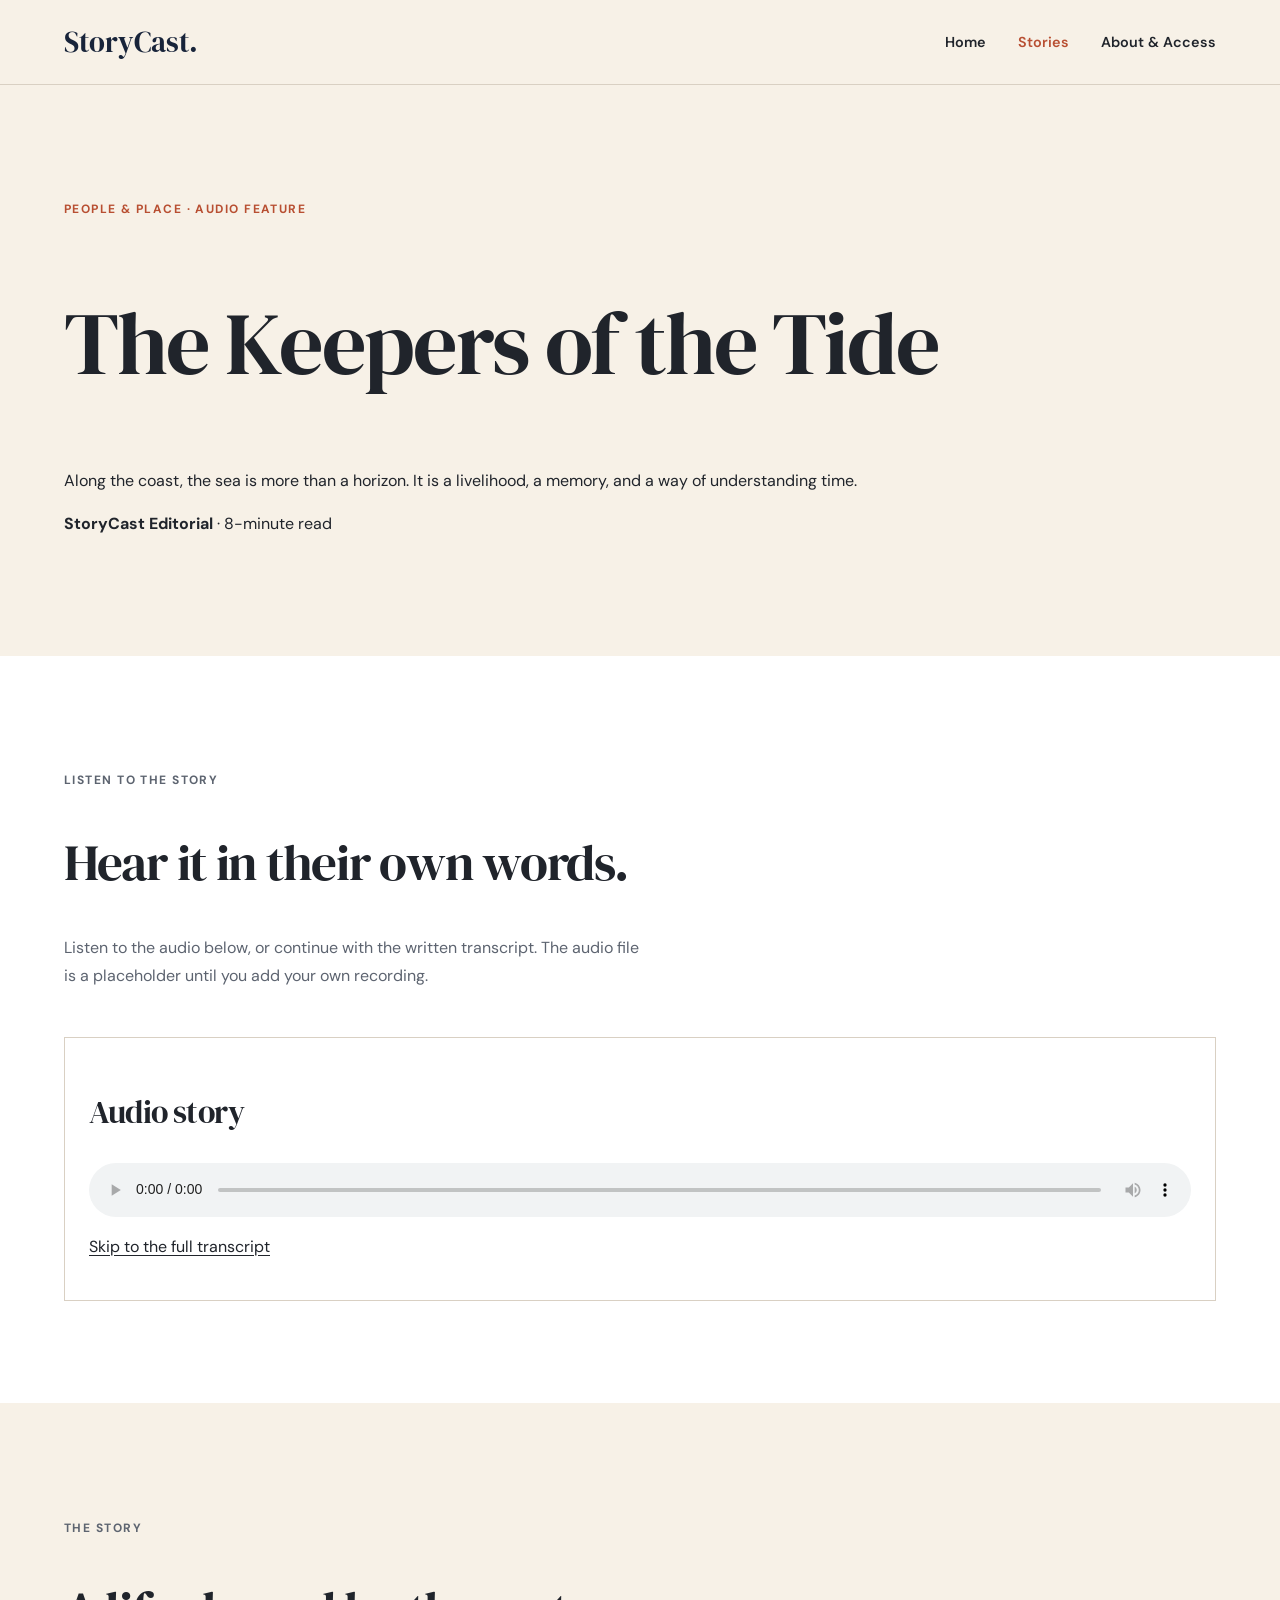
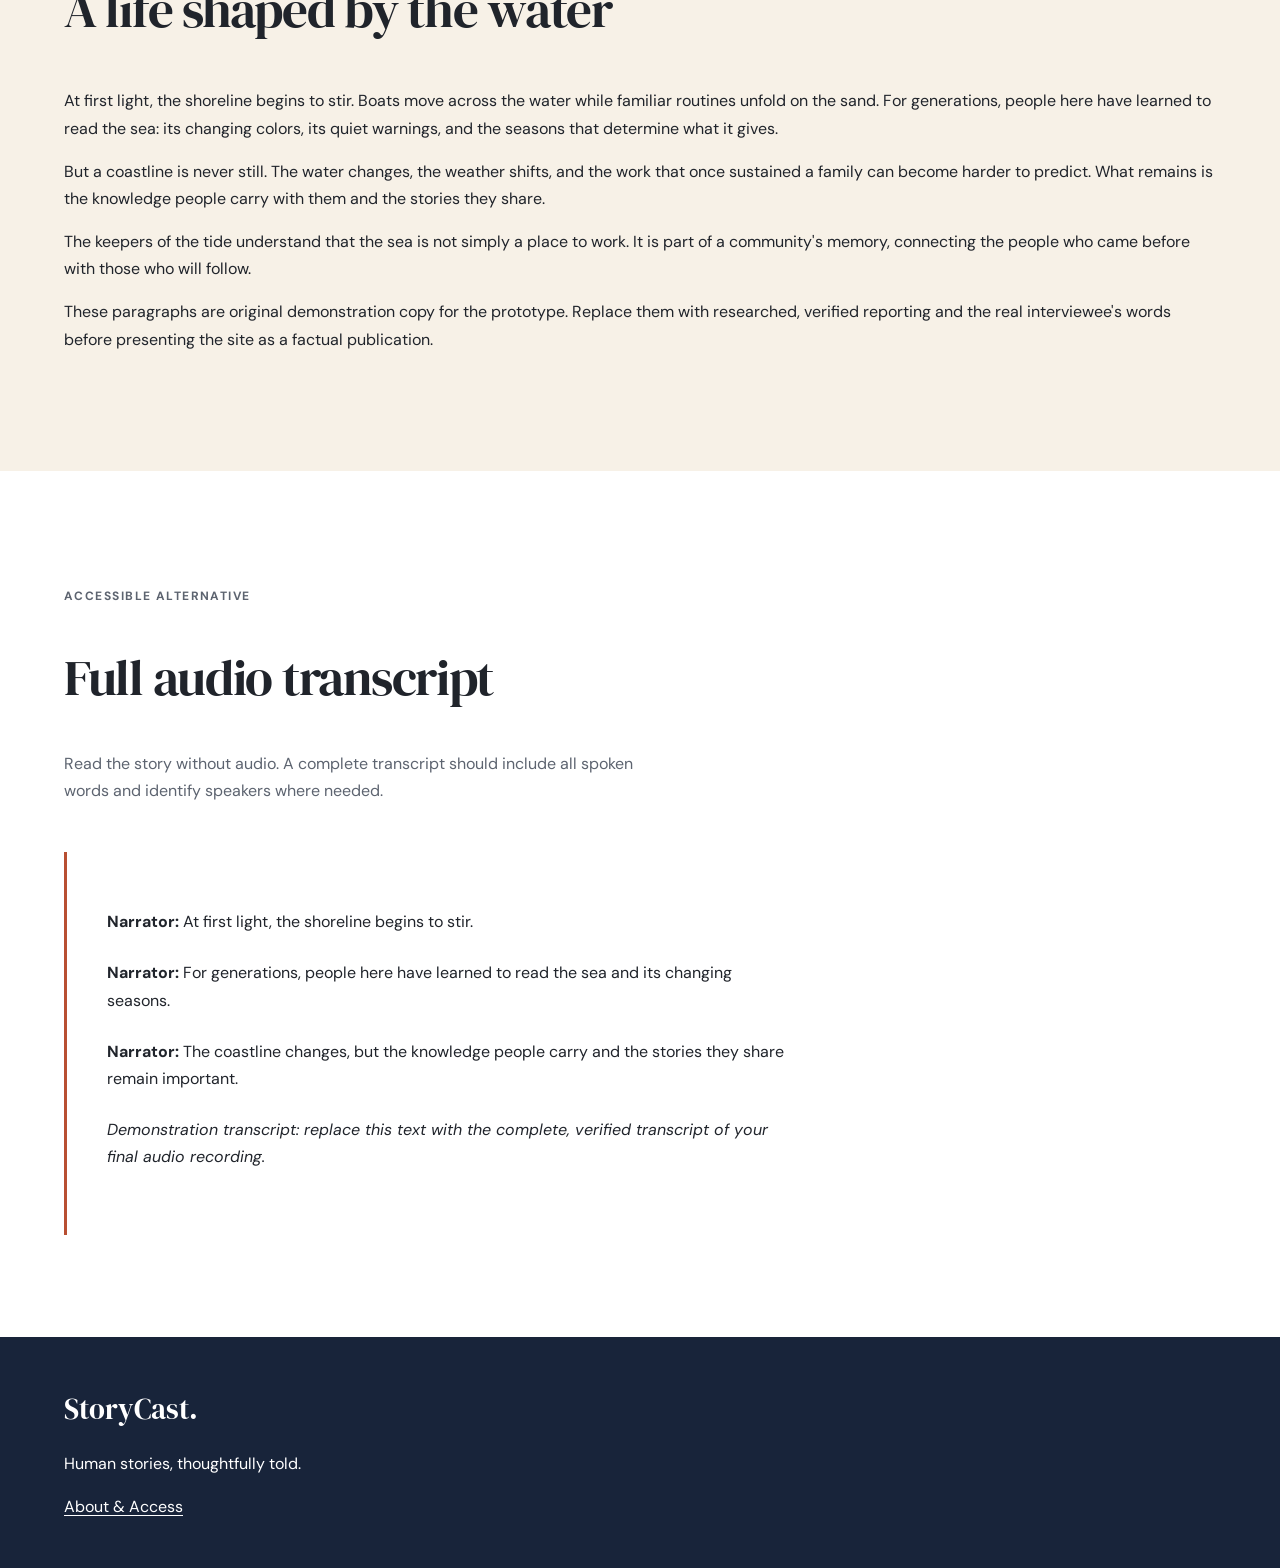
==== index.html @ 9af57c0c "Add About and Stories pages with accessibility features and audio transcripts" ====
<!DOCTYPE html>
<html lang="en">
<head>
  <meta charset="UTF-8">
  <meta name="viewport" content="width=device-width, initial-scale=1">
  <meta name="description" content="Discover The Keepers of the Tide, a StoryCast feature about coastal life, memory, and changing shorelines.">
  <title>The Keepers of the Tide — StoryCast</title>
  <link rel="stylesheet" href="../css/main.css">
</head>
<body>
  <a class="skip-link" href="#main">Skip to main content</a>

  <header class="site-header">
    <nav class="nav container" aria-label="Main navigation">
      <a class="logo" href="../index.html">StoryCast<span aria-hidden="true">.</span></a>
      <div class="nav-links">
        <a href="../index.html">Home</a>
        <a href="index.html" aria-current="page">Stories</a>
        <a href="../about.html">About &amp; Access</a>
      </div>
    </nav>
  </header>

  <main id="main">
    <article>
      <header class="section">
        <div class="container">
          <p class="eyebrow">People &amp; place · Audio feature</p>
          <h1>The Keepers of the Tide</h1>
          <p>
            Along the coast, the sea is more than a horizon.
            It is a livelihood, a memory, and a way of understanding time.
          </p>
          <p><strong>StoryCast Editorial</strong> · 8-minute read</p>
        </div>
      </header>

      <section class="section section--white" aria-labelledby="listen-heading">
        <div class="container">
          <div class="section-heading">
            <p class="eyebrow">Listen to the story</p>
            <h2 id="listen-heading">Hear it in their own words.</h2>
            <p>
              Listen to the audio below, or continue with the written
              transcript. The audio file is a placeholder until you add
              your own recording.
            </p>
          </div>

          <div class="card">
            <div class="card__content">
              <h3>Audio story</h3>
              <audio controls preload="metadata">
                <source src="../assets/audio/keepers-of-the-tide.mp3" type="audio/mpeg">
                Your browser does not support the audio player.
                You can read the transcript below instead.
              </audio>
              <p>
                <a href="#transcript">Skip to the full transcript</a>
              </p>
            </div>
          </div>
        </div>
      </section>

      <section class="section" aria-labelledby="story-heading">
        <div class="container">
          <div class="section-heading">
            <p class="eyebrow">The story</p>
            <h2 id="story-heading">A life shaped by the water</h2>
          </div>

          <p>
            At first light, the shoreline begins to stir. Boats move
            across the water while familiar routines unfold on the sand.
            For generations, people here have learned to read the sea:
            its changing colors, its quiet warnings, and the seasons
            that determine what it gives.
          </p>

          <p>
            But a coastline is never still. The water changes, the
            weather shifts, and the work that once sustained a family
            can become harder to predict. What remains is the knowledge
            people carry with them and the stories they share.
          </p>

          <p>
            The keepers of the tide understand that the sea is not
            simply a place to work. It is part of a community's memory,
            connecting the people who came before with those who will
            follow.
          </p>

          <p>
            These paragraphs are original demonstration copy for the
            prototype. Replace them with researched, verified reporting
            and the real interviewee's words before presenting the site
            as a factual publication.
          </p>
        </div>
      </section>

      <section class="section section--white" id="transcript" aria-labelledby="transcript-heading">
        <div class="container">
          <div class="section-heading">
            <p class="eyebrow">Accessible alternative</p>
            <h2 id="transcript-heading">Full audio transcript</h2>
            <p>
              Read the story without audio. A complete transcript should
              include all spoken words and identify speakers where needed.
            </p>
          </div>

          <div class="transcript">
            <p><strong>Narrator:</strong> At first light, the shoreline begins to stir.</p>
            <p><strong>Narrator:</strong> For generations, people here have learned to read the sea and its changing seasons.</p>
            <p><strong>Narrator:</strong> The coastline changes, but the knowledge people carry and the stories they share remain important.</p>
            <p>
              <em>
                Demonstration transcript: replace this text with the
                complete, verified transcript of your final audio recording.
              </em>
            </p>
          </div>
        </div>
      </section>
    </article>
  </main>

  <footer class="site-footer">
    <div class="container">
      <a class="logo" href="../index.html">StoryCast.</a>
      <p>Human stories, thoughtfully told.</p>
      <a href="../about.html">About &amp; Access</a>
    </div>
  </footer>
</body>
</html>
---- css/main.css ----
@import url("https://fonts.googleapis.com/css2?family=DM+Sans:wght@400;500;600;700&family=DM+Serif+Display&display=swap");
html {
  font-size: 16px;
}

body {
  font-family: "DM Sans", Arial, sans-serif;
  font-size: 1rem;
  line-height: 1.7;
}

h1,
h2,
h3,
h4 {
  font-family: "DM Serif Display", Georgia, serif;
  font-weight: 400;
  line-height: 1.15;
  letter-spacing: -0.025em;
}

h1 {
  font-size: clamp(2.8rem, 7vw, 5.5rem);
}

h2 {
  font-size: clamp(2rem, 4vw, 3.5rem);
}

h3 {
  font-size: clamp(1.4rem, 2.5vw, 2rem);
}

p {
  margin-bottom: 1rem;
}

a {
  text-underline-offset: 0.2em;
}

*,
*::before,
*::after {
  box-sizing: border-box;
}

html {
  scroll-behavior: smooth;
  scroll-padding-top: 6rem;
}

body {
  margin: 0;
  background: #f7f1e7;
  color: #20242b;
}

img,
video {
  display: block;
  max-width: 100%;
}

button,
input,
textarea,
select {
  font: inherit;
}

button,
a {
  -webkit-tap-highlight-color: transparent;
}

a {
  color: inherit;
}

button {
  cursor: pointer;
}

::selection {
  background: #b84f32;
  color: #ffffff;
}

.container {
  width: min(100% - 2 * clamp(1.25rem, 5vw, 4rem), 1200px);
  margin-inline: auto;
}

.section {
  padding-block: clamp(3.5rem, 8vw, 7rem);
}

.section--cream {
  background: #f7f1e7;
}

.section--white {
  background: #ffffff;
}

.section--navy {
  background: #18243a;
  color: #ffffff;
}

.section-heading {
  max-width: 720px;
  margin-bottom: 3rem;
}

.section-heading p {
  max-width: 580px;
  color: #5d6470;
}

.grid {
  display: grid;
  gap: 1.5rem;
}

.grid--two {
  grid-template-columns: repeat(2, minmax(0, 1fr));
}

.grid--three {
  grid-template-columns: repeat(3, minmax(0, 1fr));
}

@media (max-width: 760px) {
  .grid--two,
  .grid--three {
    grid-template-columns: 1fr;
  }
}
.site-header {
  position: relative;
  z-index: 10;
  background: #f7f1e7;
  border-bottom: 1px solid #d9d0c3;
}

.nav {
  display: flex;
  align-items: center;
  justify-content: space-between;
  gap: 2rem;
  min-height: 84px;
}

.logo {
  color: #18243a;
  font-family: "DM Serif Display", Georgia, serif;
  font-size: 1.8rem;
  text-decoration: none;
}

.nav-links {
  display: flex;
  align-items: center;
  gap: 2rem;
}

.nav-links a {
  font-size: 0.9rem;
  font-weight: 600;
  text-decoration: none;
}

.nav-links a:hover,
.nav-links a[aria-current=page] {
  color: #b84f32;
}

.button {
  display: inline-flex;
  align-items: center;
  justify-content: center;
  min-height: 48px;
  padding: 0.75rem 1.25rem;
  border: 2px solid transparent;
  border-radius: 3px;
  background: #b84f32;
  color: #ffffff;
  font-weight: 700;
  text-decoration: none;
  transition: background 160ms ease;
}

.button:hover {
  background: #18243a;
}

.button--outline {
  border-color: #18243a;
  background: transparent;
  color: #18243a;
}

.button--outline:hover {
  background: #18243a;
  color: #ffffff;
}

.card {
  overflow: hidden;
  border: 1px solid #d9d0c3;
  background: #ffffff;
}

.card__content {
  padding: 1.5rem;
}

.card__image {
  width: 100%;
  aspect-ratio: 4/3;
  object-fit: cover;
  background: #eee5d8;
}

.eyebrow {
  color: #b84f32;
  font-size: 0.75rem;
  font-weight: 700;
  letter-spacing: 0.12em;
  text-transform: uppercase;
}

.site-footer {
  padding-block: 3rem;
  background: #18243a;
  color: #ffffff;
}

.site-footer a {
  color: #ffffff;
}

@media (max-width: 640px) {
  .nav {
    align-items: flex-start;
    flex-direction: column;
    justify-content: center;
    gap: 0.75rem;
    padding-block: 1rem;
  }
  .nav-links {
    flex-wrap: wrap;
    gap: 1rem 1.25rem;
  }
}
audio {
  display: block;
  width: 100%;
  margin-block: 1rem;
}

.transcript {
  max-width: 760px;
  padding: clamp(1.25rem, 4vw, 2.5rem);
  border-left: 3px solid #b84f32;
  background: #ffffff;
}

.transcript p {
  margin-bottom: 1.5rem;
}

.skip-link {
  position: absolute;
  top: 0.5rem;
  left: 0.5rem;
  z-index: 100;
  padding: 0.75rem 1rem;
  transform: translateY(-200%);
  background: #ffffff;
  color: #18243a;
  border: 2px solid #18243a;
  font-weight: 700;
}

.skip-link:focus {
  transform: translateY(0);
}

:focus-visible {
  outline: 3px solid #b84f32;
  outline-offset: 4px;
}

.visually-hidden {
  position: absolute;
  width: 1px;
  height: 1px;
  padding: 0;
  margin: -1px;
  overflow: hidden;
  clip: rect(0, 0, 0, 0);
  white-space: nowrap;
  border: 0;
}

@media (prefers-reduced-motion: reduce) {
  *,
  *::before,
  *::after {
    scroll-behavior: auto !important;
    animation-duration: 0.01ms !important;
    animation-iteration-count: 1 !important;
    transition-duration: 0.01ms !important;
  }
}

/*# sourceMappingURL=main.css.map */
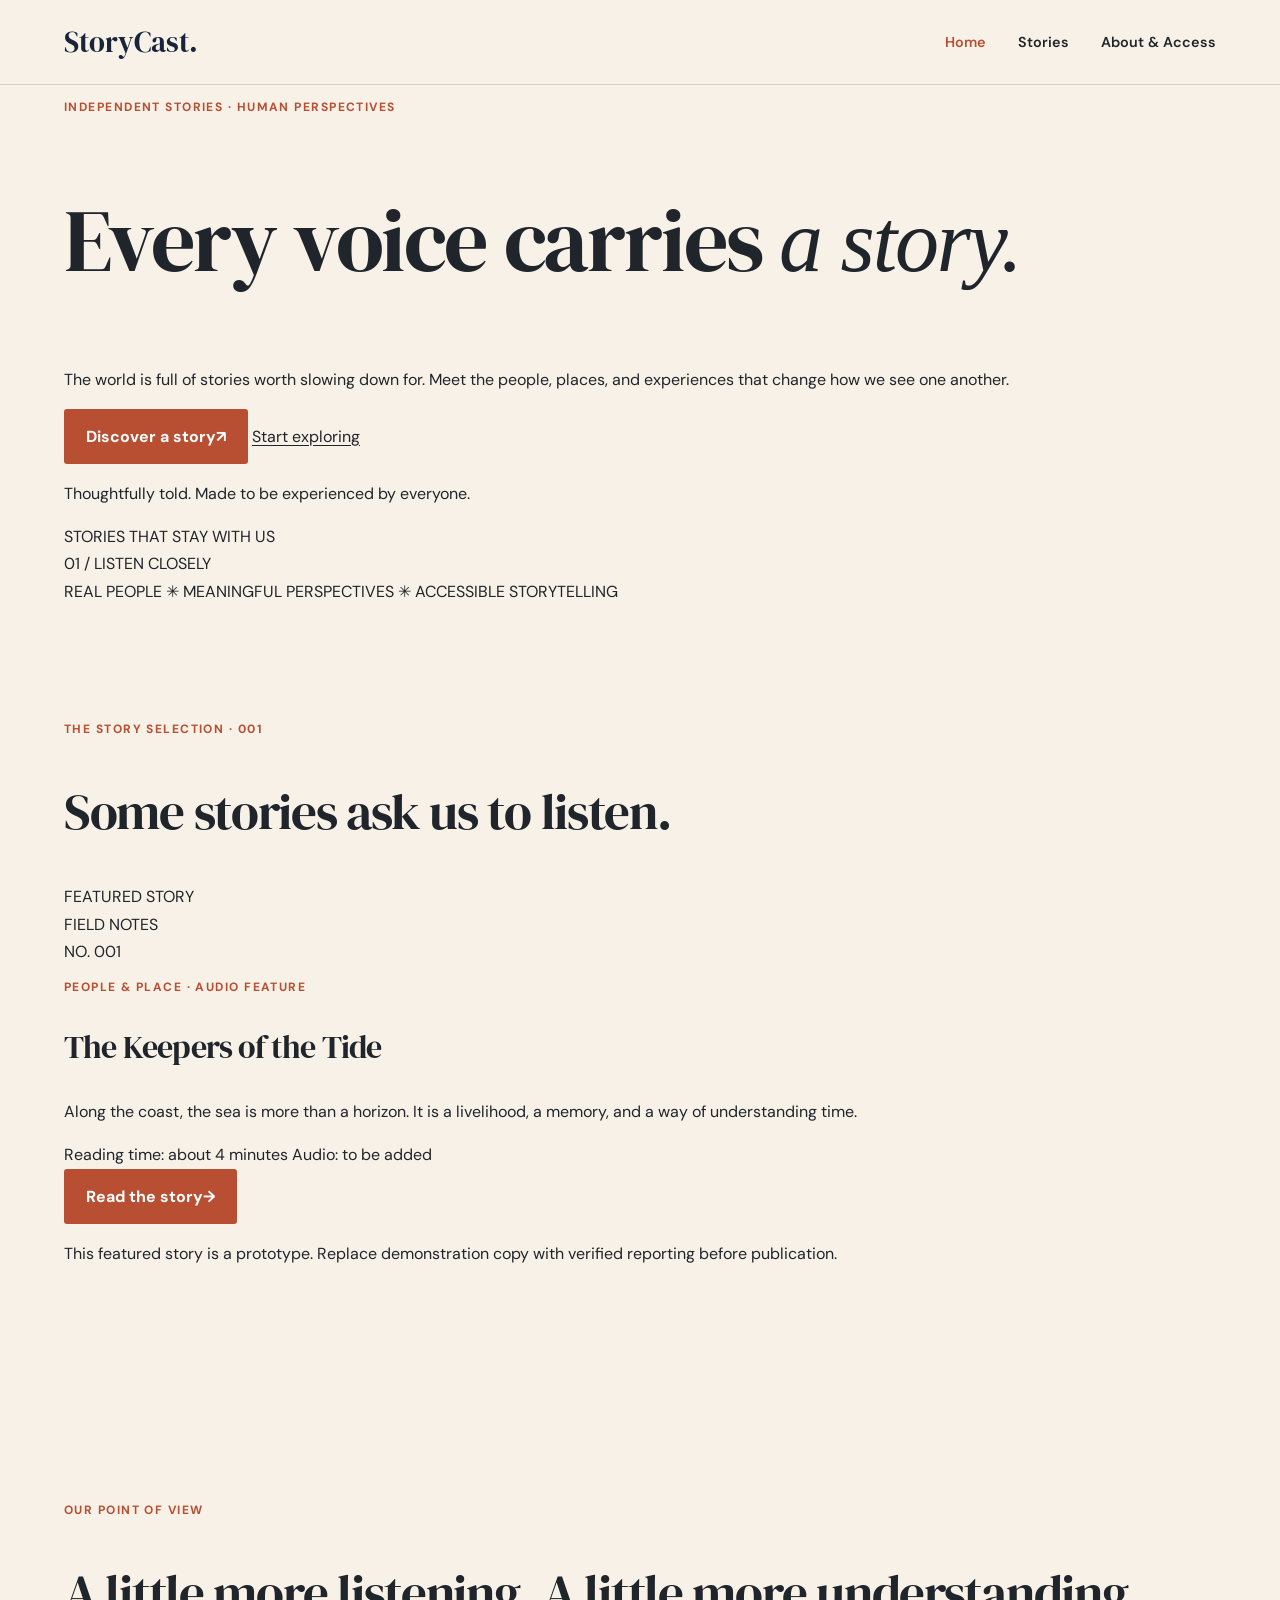
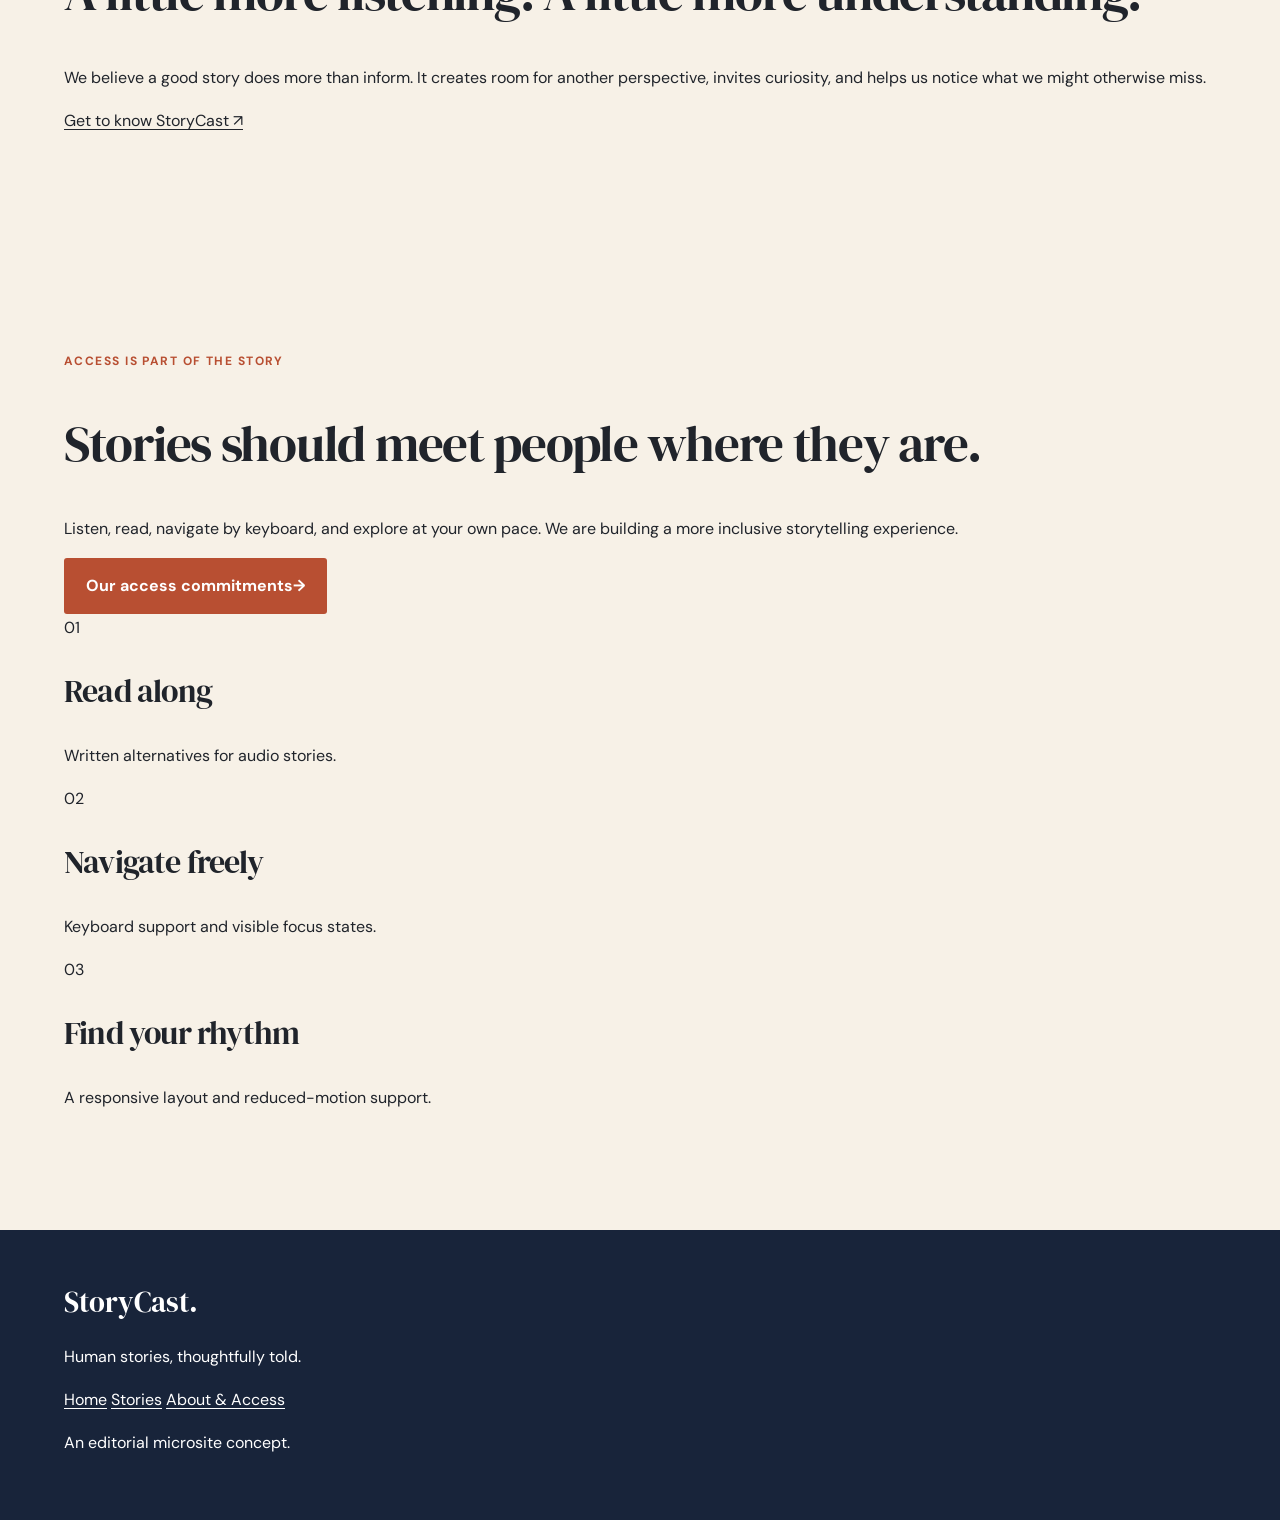
==== commit 16c2f97e: "Add layout styles for About page and feature cards with responsive typography" ====
--- a/index.html
+++ b/index.html
@@ -4,136 +4,170 @@
 <head>
   <meta charset="UTF-8">
   <meta name="viewport" content="width=device-width, initial-scale=1">
-  <meta name="description" content="Discover The Keepers of the Tide, a StoryCast feature about coastal life, memory, and changing shorelines.">
-  <title>The Keepers of the Tide — StoryCast</title>
-  <link rel="stylesheet" href="../css/main.css">
+  <meta name="description" content="Discover thoughtful human stories through StoryCast's editorial audio and accessible storytelling.">
+  <title>StoryCast — Every voice carries a story</title>
+  <link rel="stylesheet" href="css/main.css">
 </head>
 <body>
   <a class="skip-link" href="#main">Skip to main content</a>
 
   <header class="site-header">
     <nav class="nav container" aria-label="Main navigation">
-      <a class="logo" href="../index.html">StoryCast<span aria-hidden="true">.</span></a>
+      <a class="logo" href="index.html">StoryCast<span aria-hidden="true">.</span></a>
       <div class="nav-links">
-        <a href="../index.html">Home</a>
-        <a href="index.html" aria-current="page">Stories</a>
-        <a href="../about.html">About &amp; Access</a>
+        <a href="index.html" aria-current="page">Home</a>
+        <a href="story/index.html">Stories</a>
+        <a href="about.html">About &amp; Access</a>
       </div>
     </nav>
   </header>
 
   <main id="main">
-    <article>
-      <header class="section">
-        <div class="container">
-          <p class="eyebrow">People &amp; place · Audio feature</p>
-          <h1>The Keepers of the Tide</h1>
-          <p>
-            Along the coast, the sea is more than a horizon.
-            It is a livelihood, a memory, and a way of understanding time.
+    <section class="hero">
+      <div class="container hero__inner">
+        <div class="hero__copy">
+          <p class="eyebrow">Independent stories · Human perspectives</p>
+          <h1>Every voice carries <em>a story.</em></h1>
+          <p class="hero__description">
+            The world is full of stories worth slowing down for.
+            Meet the people, places, and experiences that change
+            how we see one another.
           </p>
-          <p><strong>StoryCast Editorial</strong> · 8-minute read</p>
+          <div class="hero__actions">
+            <a class="button" href="story/index.html">Discover a story <span aria-hidden="true">↗</span></a>
+            <a class="text-link" href="#featured">Start exploring</a>
+          </div>
+          <p class="hero__note">Thoughtfully told. Made to be experienced by everyone.</p>
         </div>
-      </header>
 
-      <section class="section section--white" aria-labelledby="listen-heading">
-        <div class="container">
-          <div class="section-heading">
-            <p class="eyebrow">Listen to the story</p>
-            <h2 id="listen-heading">Hear it in their own words.</h2>
-            <p>
-              Listen to the audio below, or continue with the written
-              transcript. The audio file is a placeholder until you add
-              your own recording.
-            </p>
+        <div class="hero-art" role="img" aria-label="Abstract illustration of a setting sun over layered coastal waves">
+          <div class="hero-art__sun"></div>
+          <div class="hero-art__label">STORIES THAT STAY WITH US</div>
+          <div class="hero-art__wave hero-art__wave--back"></div>
+          <div class="hero-art__wave hero-art__wave--middle"></div>
+          <div class="hero-art__wave hero-art__wave--front"></div>
+          <span class="hero-art__index">01 / LISTEN CLOSELY</span>
+        </div>
+      </div>
+      <div class="hero__bottom">
+        <div class="container hero__bottom-inner">
+          <span>REAL PEOPLE</span>
+          <span aria-hidden="true">✳</span>
+          <span>MEANINGFUL PERSPECTIVES</span>
+          <span aria-hidden="true">✳</span>
+          <span>ACCESSIBLE STORYTELLING</span>
+        </div>
+      </div>
+    </section>
+
+    <section class="section featured-section" id="featured" aria-labelledby="featured-heading">
+      <div class="container">
+        <div class="section-topline">
+          <div>
+            <p class="eyebrow">The story selection · 001</p>
+            <h2 id="featured-heading">Some stories ask us to listen.</h2>
+          </div>
+          <span class="section-index">FEATURED STORY</span>
+        </div>
+
+        <article class="featured-card">
+          <div class="featured-card__art" role="img" aria-label="Abstract illustration of a coastal horizon at sunset">
+            <span class="featured-card__art-label">FIELD NOTES<br>NO. 001</span>
+            <div class="featured-card__sun"></div>
+            <div class="featured-card__coast"></div>
+            <div class="featured-card__water"></div>
           </div>
 
-          <div class="card">
-            <div class="card__content">
-              <h3>Audio story</h3>
-              <audio controls preload="metadata">
-                <source src="../assets/audio/keepers-of-the-tide.mp3" type="audio/mpeg">
-                Your browser does not support the audio player.
-                You can read the transcript below instead.
-              </audio>
-              <p>
-                <a href="#transcript">Skip to the full transcript</a>
-              </p>
+          <div class="featured-card__content">
+            <p class="eyebrow">People &amp; place · Audio feature</p>
+            <h3>The Keepers of the Tide</h3>
+            <p class="featured-card__summary">
+              Along the coast, the sea is more than a horizon.
+              It is a livelihood, a memory, and a way of understanding time.
+            </p>
+            <div class="story-meta">
+              <span>Reading time: about 4 minutes</span>
+              <span>Audio: to be added</span>
+            </div>
+            <a class="button" href="story/index.html">Read the story <span aria-hidden="true">→</span></a>
+          </div>
+        </article>
+
+        <p class="prototype-note">
+          This featured story is a prototype. Replace demonstration copy
+          with verified reporting before publication.
+        </p>
+      </div>
+    </section>
+
+    <section class="section values-section" aria-labelledby="values-heading">
+      <div class="container values-layout">
+        <div>
+          <p class="eyebrow">Our point of view</p>
+          <h2 id="values-heading">A little more listening. A little more understanding.</h2>
+        </div>
+        <div class="values-copy">
+          <p>
+            We believe a good story does more than inform. It creates
+            room for another perspective, invites curiosity, and helps
+            us notice what we might otherwise miss.
+          </p>
+          <a class="text-link" href="about.html">Get to know StoryCast <span aria-hidden="true">↗</span></a>
+        </div>
+      </div>
+    </section>
+
+    <section class="section access-section" aria-labelledby="access-heading">
+      <div class="container access-panel">
+        <div class="access-panel__intro">
+          <p class="eyebrow">Access is part of the story</p>
+          <h2 id="access-heading">Stories should meet people where they are.</h2>
+          <p>
+            Listen, read, navigate by keyboard, and explore at your own pace.
+            We are building a more inclusive storytelling experience.
+          </p>
+          <a class="button button--light" href="about.html">Our access commitments <span aria-hidden="true">→</span></a>
+        </div>
+
+        <div class="access-list">
+          <div class="access-item">
+            <span class="access-item__number">01</span>
+            <div>
+              <h3>Read along</h3>
+              <p>Written alternatives for audio stories.</p>
+            </div>
+          </div>
+          <div class="access-item">
+            <span class="access-item__number">02</span>
+            <div>
+              <h3>Navigate freely</h3>
+              <p>Keyboard support and visible focus states.</p>
+            </div>
+          </div>
+          <div class="access-item">
+            <span class="access-item__number">03</span>
+            <div>
+              <h3>Find your rhythm</h3>
+              <p>A responsive layout and reduced-motion support.</p>
             </div>
           </div>
         </div>
-      </section>
-
-      <section class="section" aria-labelledby="story-heading">
-        <div class="container">
-          <div class="section-heading">
-            <p class="eyebrow">The story</p>
-            <h2 id="story-heading">A life shaped by the water</h2>
-          </div>
-
-          <p>
-            At first light, the shoreline begins to stir. Boats move
-            across the water while familiar routines unfold on the sand.
-            For generations, people here have learned to read the sea:
-            its changing colors, its quiet warnings, and the seasons
-            that determine what it gives.
-          </p>
-
-          <p>
-            But a coastline is never still. The water changes, the
-            weather shifts, and the work that once sustained a family
-            can become harder to predict. What remains is the knowledge
-            people carry with them and the stories they share.
-          </p>
-
-          <p>
-            The keepers of the tide understand that the sea is not
-            simply a place to work. It is part of a community's memory,
-            connecting the people who came before with those who will
-            follow.
-          </p>
-
-          <p>
-            These paragraphs are original demonstration copy for the
-            prototype. Replace them with researched, verified reporting
-            and the real interviewee's words before presenting the site
-            as a factual publication.
-          </p>
-        </div>
-      </section>
-
-      <section class="section section--white" id="transcript" aria-labelledby="transcript-heading">
-        <div class="container">
-          <div class="section-heading">
-            <p class="eyebrow">Accessible alternative</p>
-            <h2 id="transcript-heading">Full audio transcript</h2>
-            <p>
-              Read the story without audio. A complete transcript should
-              include all spoken words and identify speakers where needed.
-            </p>
-          </div>
-
-          <div class="transcript">
-            <p><strong>Narrator:</strong> At first light, the shoreline begins to stir.</p>
-            <p><strong>Narrator:</strong> For generations, people here have learned to read the sea and its changing seasons.</p>
-            <p><strong>Narrator:</strong> The coastline changes, but the knowledge people carry and the stories they share remain important.</p>
-            <p>
-              <em>
-                Demonstration transcript: replace this text with the
-                complete, verified transcript of your final audio recording.
-              </em>
-            </p>
-          </div>
-        </div>
-      </section>
-    </article>
+      </div>
+    </section>
   </main>
 
   <footer class="site-footer">
-    <div class="container">
-      <a class="logo" href="../index.html">StoryCast.</a>
-      <p>Human stories, thoughtfully told.</p>
-      <a href="../about.html">About &amp; Access</a>
+    <div class="container footer-inner">
+      <div>
+        <a class="logo" href="index.html">StoryCast<span aria-hidden="true">.</span></a>
+        <p>Human stories, thoughtfully told.</p>
+      </div>
+      <div class="footer-links">
+        <a href="index.html">Home</a>
+        <a href="story/index.html">Stories</a>
+        <a href="about.html">About &amp; Access</a>
+      </div>
+      <p class="footer-credit">An editorial microsite concept.</p>
     </div>
   </footer>
 </body>
--- a/css/main.css
+++ b/css/main.css
@@ -272,6 +272,42 @@
   margin-bottom: 1.5rem;
 }
 
+.page-intro {
+  max-width: 720px;
+  font-size: clamp(1.1rem, 2vw, 1.35rem);
+  line-height: 1.8;
+}
+
+.about-copy {
+  max-width: 760px;
+  font-size: 1.1rem;
+}
+
+.section--navy .eyebrow {
+  color: #f0ad91;
+}
+
+.feature-card {
+  height: 100%;
+}
+
+.feature-number {
+  display: inline-block;
+  margin-bottom: 1.5rem;
+  color: #b84f32;
+  font-size: 0.8rem;
+  font-weight: 700;
+  letter-spacing: 0.12em;
+}
+
+.feature-card h3 {
+  margin-top: 0;
+}
+
+.feature-card p {
+  color: #5d6470;
+}
+
 .skip-link {
   position: absolute;
   top: 0.5rem;
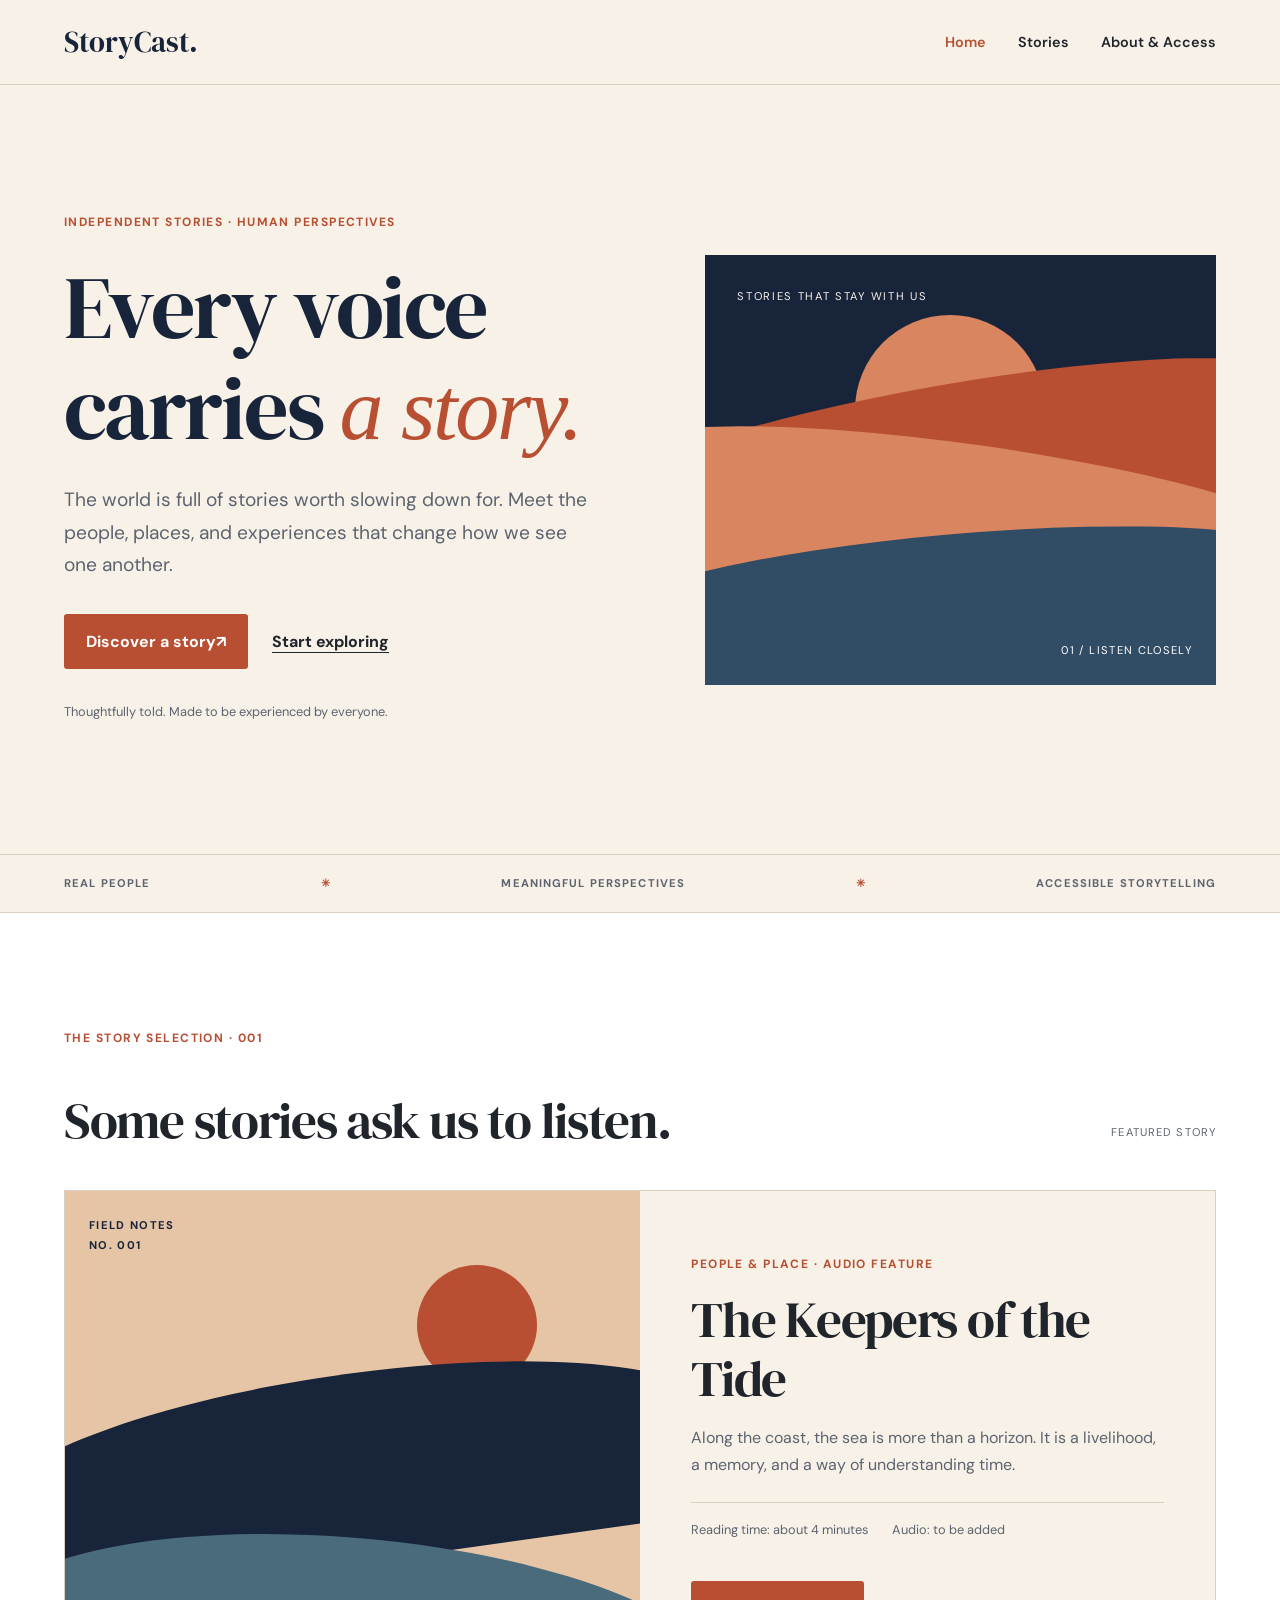
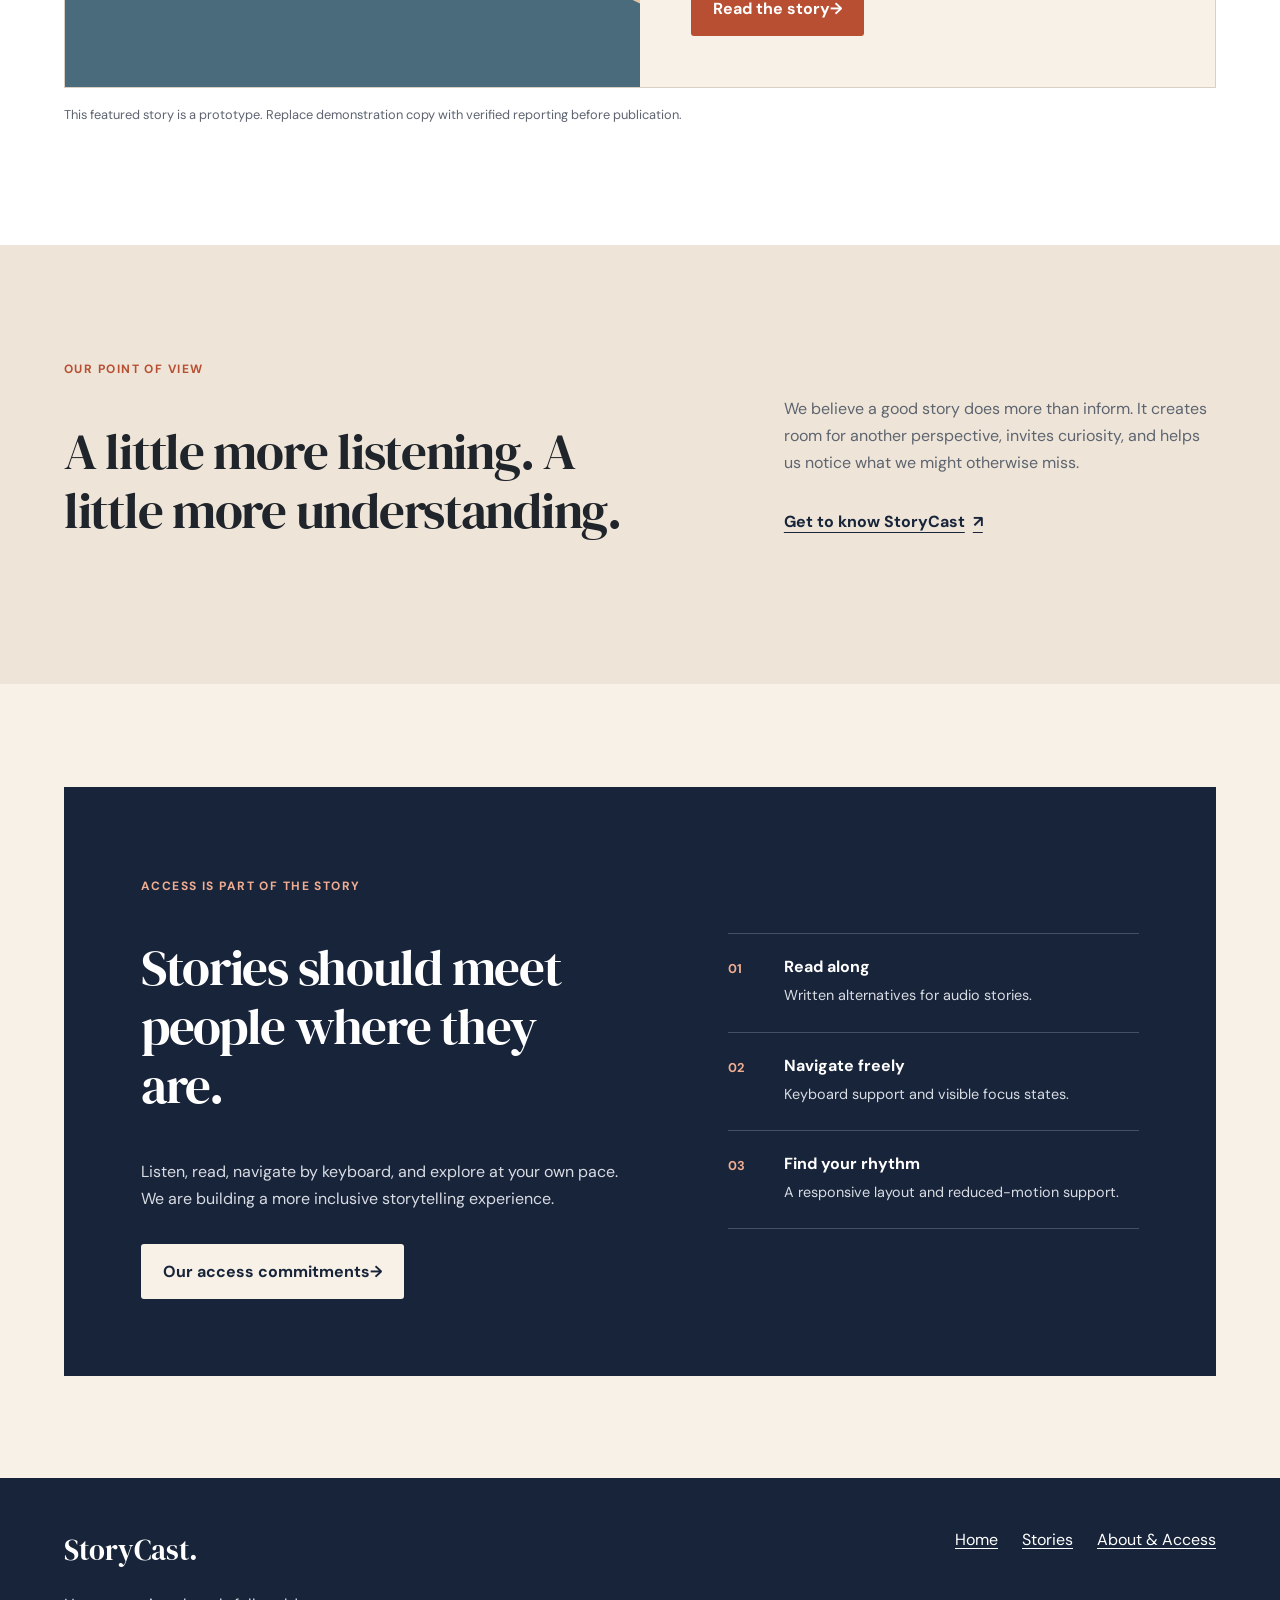
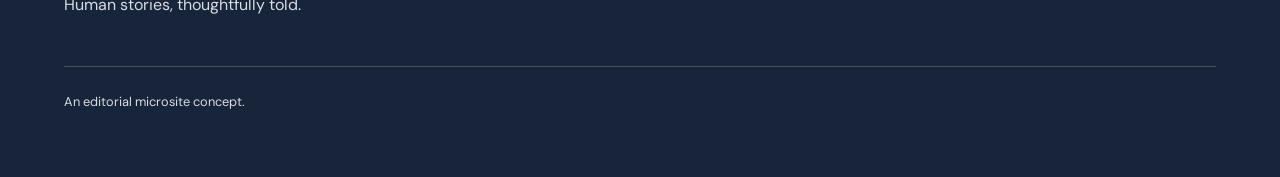
==== commit 15965bed: "Add styles for editorial homepage and featured sections with responsive design" ====
--- a/index.html
+++ b/index.html
@@ -6,7 +6,7 @@
   <meta name="viewport" content="width=device-width, initial-scale=1">
   <meta name="description" content="Discover thoughtful human stories through StoryCast's editorial audio and accessible storytelling.">
   <title>StoryCast — Every voice carries a story</title>
-  <link rel="stylesheet" href="css/main.css">
+  <link rel="stylesheet" href="../css/main.css">
 </head>
 <body>
   <a class="skip-link" href="#main">Skip to main content</a>
--- a/css/main.css
+++ b/css/main.css
@@ -308,6 +308,455 @@
   color: #5d6470;
 }
 
+/* StoryCast editorial homepage */
+.hero {
+  overflow: hidden;
+  background: #f7f1e7;
+}
+
+.hero__inner {
+  display: grid;
+  grid-template-columns: 1.05fr 0.95fr;
+  align-items: center;
+  gap: clamp(2.5rem, 6vw, 6rem);
+  padding-block: clamp(4rem, 9vw, 8rem);
+}
+
+.hero__copy {
+  max-width: 650px;
+}
+
+.hero h1 {
+  max-width: 650px;
+  margin-block: 1.5rem;
+  color: #18243a;
+}
+
+.hero h1 em {
+  color: #b84f32;
+  font-weight: 400;
+}
+
+.hero__description {
+  max-width: 530px;
+  color: #5d6470;
+  font-size: clamp(1.05rem, 1.7vw, 1.2rem);
+}
+
+.hero__actions {
+  display: flex;
+  flex-wrap: wrap;
+  align-items: center;
+  gap: 1.5rem;
+  margin-top: 2rem;
+}
+
+.hero__note {
+  margin-top: 2rem;
+  color: #5d6470;
+  font-size: 0.8rem;
+}
+
+.text-link {
+  display: inline-flex;
+  align-items: center;
+  gap: 0.5rem;
+  font-weight: 700;
+  text-decoration-thickness: 1px;
+  text-underline-offset: 5px;
+}
+
+.text-link:hover {
+  color: #b84f32;
+}
+
+.hero-art {
+  position: relative;
+  min-height: 430px;
+  overflow: hidden;
+  isolation: isolate;
+  background: #18243a;
+}
+
+.hero-art__sun {
+  position: absolute;
+  top: 14%;
+  left: 48%;
+  width: clamp(110px, 16vw, 190px);
+  aspect-ratio: 1;
+  transform: translateX(-50%);
+  border-radius: 50%;
+  background: #d9855f;
+}
+
+.hero-art__label {
+  position: absolute;
+  top: 2rem;
+  left: 2rem;
+  z-index: 4;
+  color: #f7f1e7;
+  font-size: 0.7rem;
+  letter-spacing: 0.15em;
+}
+
+.hero-art__wave {
+  position: absolute;
+  right: -20%;
+  bottom: -25%;
+  left: -20%;
+  height: 65%;
+  border-radius: 50% 50% 0 0/20% 20% 0 0;
+}
+
+.hero-art__wave--back {
+  bottom: 5%;
+  transform: rotate(-10deg);
+  background: #b84f32;
+}
+
+.hero-art__wave--middle {
+  bottom: -9%;
+  transform: rotate(8deg);
+  background: #d9855f;
+}
+
+.hero-art__wave--front {
+  bottom: -30%;
+  transform: rotate(-5deg);
+  background: #314c65;
+}
+
+.hero-art__index {
+  position: absolute;
+  right: 1.5rem;
+  bottom: 1.5rem;
+  z-index: 4;
+  color: #fff;
+  font-size: 0.7rem;
+  letter-spacing: 0.12em;
+}
+
+.hero__bottom {
+  border-top: 1px solid #d9d0c3;
+  border-bottom: 1px solid #d9d0c3;
+}
+
+.hero__bottom-inner {
+  display: flex;
+  flex-wrap: wrap;
+  justify-content: space-between;
+  gap: 1rem;
+  padding-block: 1.2rem;
+  color: #5d6470;
+  font-size: 0.7rem;
+  font-weight: 700;
+  letter-spacing: 0.1em;
+}
+
+.hero__bottom-inner span:nth-child(even) {
+  color: #b84f32;
+}
+
+.featured-section {
+  background: #fff;
+}
+
+.section-topline {
+  display: flex;
+  align-items: end;
+  justify-content: space-between;
+  gap: 2rem;
+  margin-bottom: 2.5rem;
+}
+
+.section-topline h2 {
+  max-width: 700px;
+  margin-bottom: 0;
+}
+
+.section-index {
+  flex-shrink: 0;
+  padding-bottom: 0.5rem;
+  color: #5d6470;
+  font-size: 0.7rem;
+  letter-spacing: 0.1em;
+}
+
+.featured-card {
+  display: grid;
+  grid-template-columns: 1fr 1fr;
+  border: 1px solid #d9d0c3;
+  background: #f7f1e7;
+}
+
+.featured-card__art {
+  position: relative;
+  min-height: 390px;
+  overflow: hidden;
+  isolation: isolate;
+  background: #e6c5a6;
+}
+
+.featured-card__art-label {
+  position: absolute;
+  top: 1.5rem;
+  left: 1.5rem;
+  z-index: 3;
+  color: #18243a;
+  font-size: 0.7rem;
+  font-weight: 700;
+  letter-spacing: 0.12em;
+  line-height: 1.8;
+}
+
+.featured-card__sun {
+  position: absolute;
+  top: 15%;
+  right: 18%;
+  width: 120px;
+  aspect-ratio: 1;
+  border-radius: 50%;
+  background: #b84f32;
+}
+
+.featured-card__coast {
+  position: absolute;
+  right: -15%;
+  bottom: 25%;
+  left: -15%;
+  height: 38%;
+  transform: rotate(-8deg);
+  border-radius: 50% 50% 0 0;
+  background: #18243a;
+}
+
+.featured-card__water {
+  position: absolute;
+  right: -15%;
+  bottom: -18%;
+  left: -15%;
+  height: 48%;
+  transform: rotate(5deg);
+  border-radius: 50% 50% 0 0;
+  background: #496b7c;
+}
+
+.featured-card__content {
+  align-self: center;
+  padding: clamp(1.5rem, 4vw, 3.5rem);
+}
+
+.featured-card__content h3 {
+  margin-block: 1rem;
+  font-size: clamp(2rem, 4vw, 3.2rem);
+}
+
+.featured-card__summary {
+  color: #5d6470;
+}
+
+.story-meta {
+  display: flex;
+  flex-wrap: wrap;
+  gap: 0.5rem 1.5rem;
+  margin-block: 1.5rem;
+  padding-block: 1rem;
+  border-top: 1px solid #d9d0c3;
+  color: #5d6470;
+  font-size: 0.8rem;
+}
+
+.prototype-note {
+  margin-top: 1rem;
+  color: #5d6470;
+  font-size: 0.8rem;
+}
+
+.values-section {
+  background: #eee5d8;
+}
+
+.values-layout {
+  display: grid;
+  grid-template-columns: 1fr 0.7fr;
+  gap: clamp(2rem, 8vw, 8rem);
+  align-items: start;
+}
+
+.values-layout h2 {
+  max-width: 650px;
+}
+
+.values-copy {
+  padding-top: 2rem;
+  color: #5d6470;
+}
+
+.values-copy .text-link {
+  margin-top: 1rem;
+  color: #18243a;
+}
+
+.access-section {
+  background: #f7f1e7;
+}
+
+.access-panel {
+  display: grid;
+  grid-template-columns: 1fr 0.85fr;
+  gap: clamp(2.5rem, 8vw, 7rem);
+  padding: clamp(2rem, 6vw, 5rem);
+  background: #18243a;
+  color: #fff;
+}
+
+.access-panel__intro h2 {
+  max-width: 600px;
+}
+
+.access-panel__intro > p:not(.eyebrow) {
+  max-width: 500px;
+  color: #d8dce3;
+}
+
+.access-panel .eyebrow {
+  color: #f0ad91;
+}
+
+.button--light {
+  margin-top: 1rem;
+  background: #f7f1e7;
+  color: #18243a;
+}
+
+.button--light:hover {
+  background: #d9855f;
+  color: #18243a;
+}
+
+.access-list {
+  align-self: center;
+}
+
+.access-item {
+  display: grid;
+  grid-template-columns: 2.5rem 1fr;
+  gap: 1rem;
+  padding-block: 1.5rem;
+  border-bottom: 1px solid #465064;
+}
+
+.access-item:first-child {
+  border-top: 1px solid #465064;
+}
+
+.access-item__number {
+  color: #f0ad91;
+  font-size: 0.8rem;
+  font-weight: 700;
+}
+
+.access-item h3 {
+  margin: 0 0 0.4rem;
+  font-family: "DM Sans", Arial, sans-serif;
+  font-size: 1rem;
+  font-weight: 700;
+  letter-spacing: 0;
+}
+
+.access-item p {
+  margin: 0;
+  color: #d8dce3;
+  font-size: 0.9rem;
+}
+
+.footer-inner {
+  display: grid;
+  grid-template-columns: 1fr auto;
+  gap: 1rem 2rem;
+  align-items: start;
+}
+
+.footer-inner > div:first-child p {
+  color: #d8dce3;
+}
+
+.footer-links {
+  display: flex;
+  flex-wrap: wrap;
+  gap: 1rem 1.5rem;
+}
+
+.footer-credit {
+  grid-column: 1/-1;
+  margin-top: 1rem;
+  padding-top: 1.5rem;
+  border-top: 1px solid #465064;
+  color: #d8dce3;
+  font-size: 0.8rem;
+}
+
+@media (max-width: 850px) {
+  .hero__inner,
+  .values-layout,
+  .access-panel {
+    grid-template-columns: 1fr;
+  }
+  .hero__inner {
+    gap: 3rem;
+  }
+  .hero-art {
+    min-height: 360px;
+  }
+  .featured-card {
+    grid-template-columns: 1fr;
+  }
+  .featured-card__art {
+    min-height: 320px;
+  }
+  .values-copy {
+    padding-top: 0;
+  }
+  .access-panel {
+    gap: 2rem;
+  }
+}
+@media (max-width: 560px) {
+  .hero__inner {
+    padding-block: 3.5rem;
+  }
+  .hero-art {
+    min-height: 290px;
+  }
+  .hero__bottom-inner {
+    justify-content: flex-start;
+  }
+  .hero__bottom-inner span:nth-child(even) {
+    display: none;
+  }
+  .section-topline {
+    display: block;
+  }
+  .section-index {
+    display: inline-block;
+    margin-top: 1rem;
+  }
+  .featured-card__art {
+    min-height: 270px;
+  }
+  .featured-card__content {
+    padding: 1.5rem;
+  }
+  .access-panel {
+    padding: 1.5rem;
+  }
+  .footer-inner {
+    grid-template-columns: 1fr;
+  }
+  .footer-credit {
+    grid-column: auto;
+  }
+}
 .skip-link {
   position: absolute;
   top: 0.5rem;
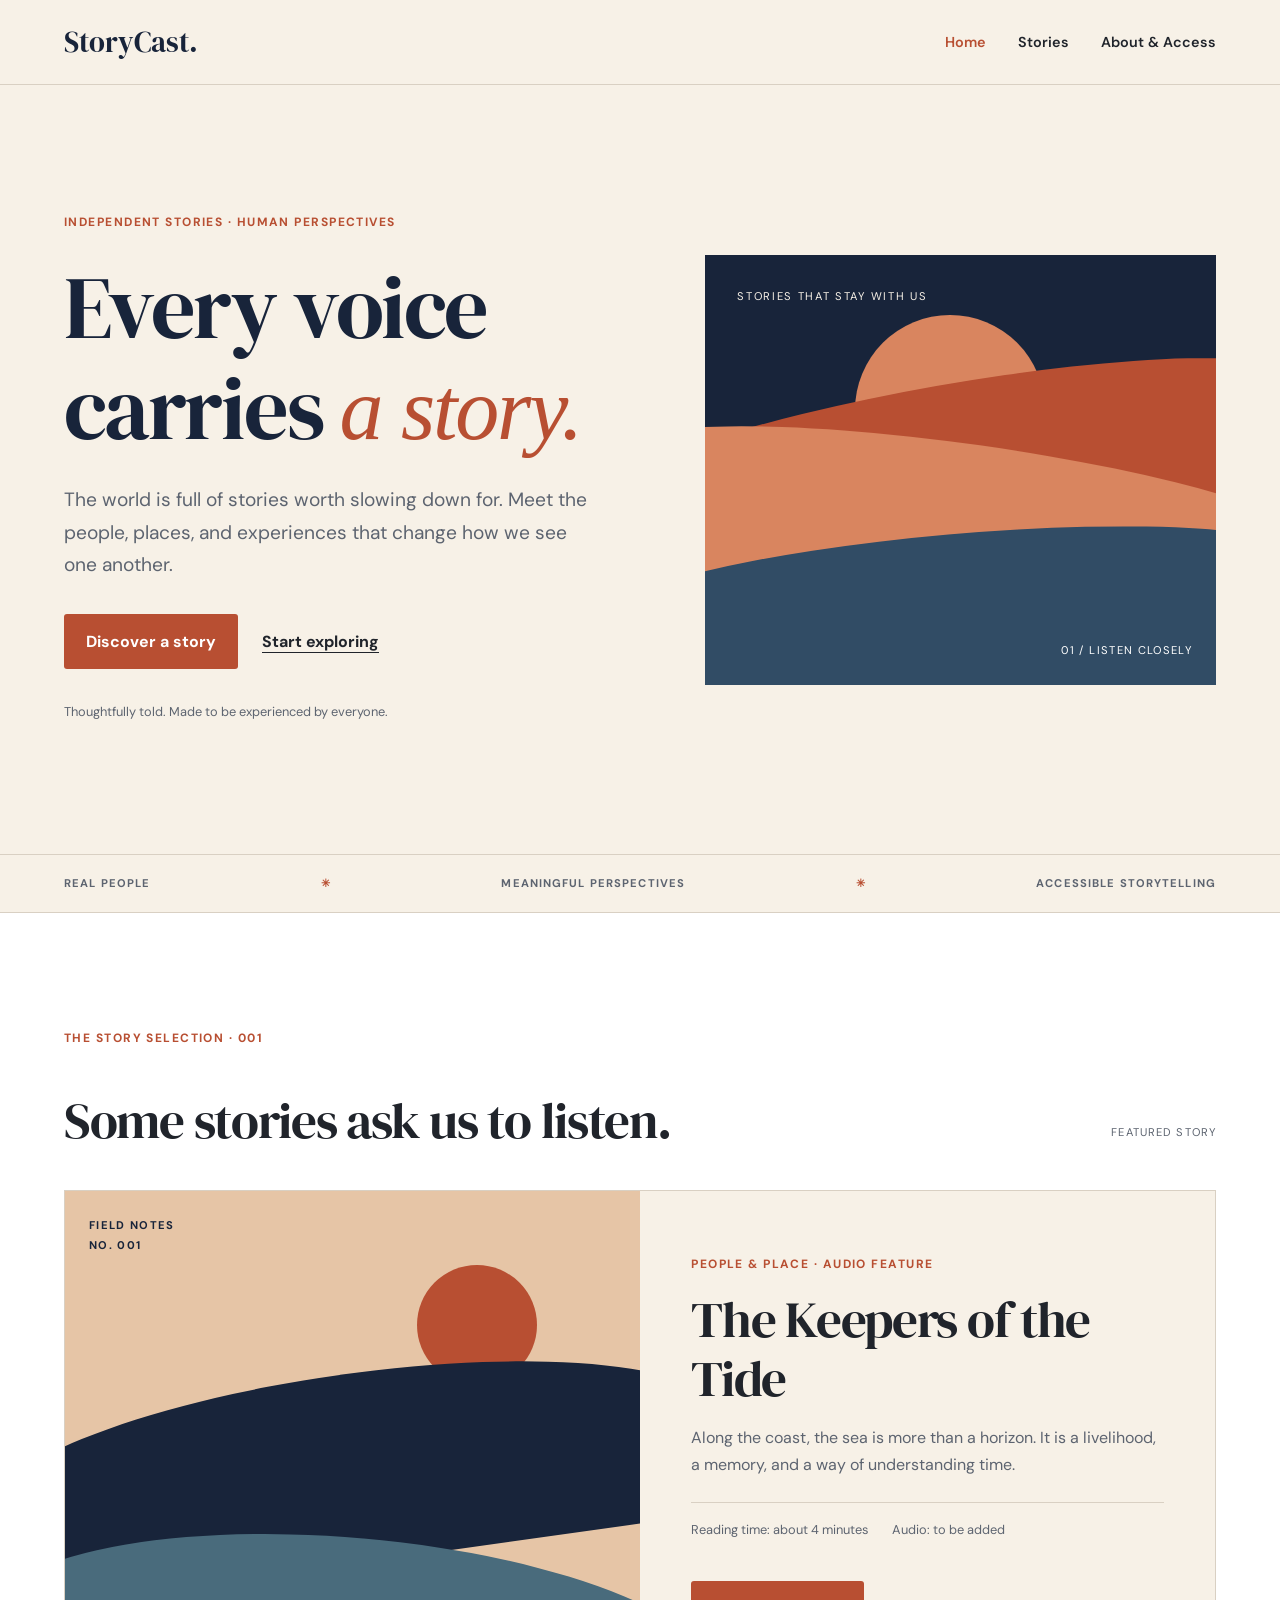
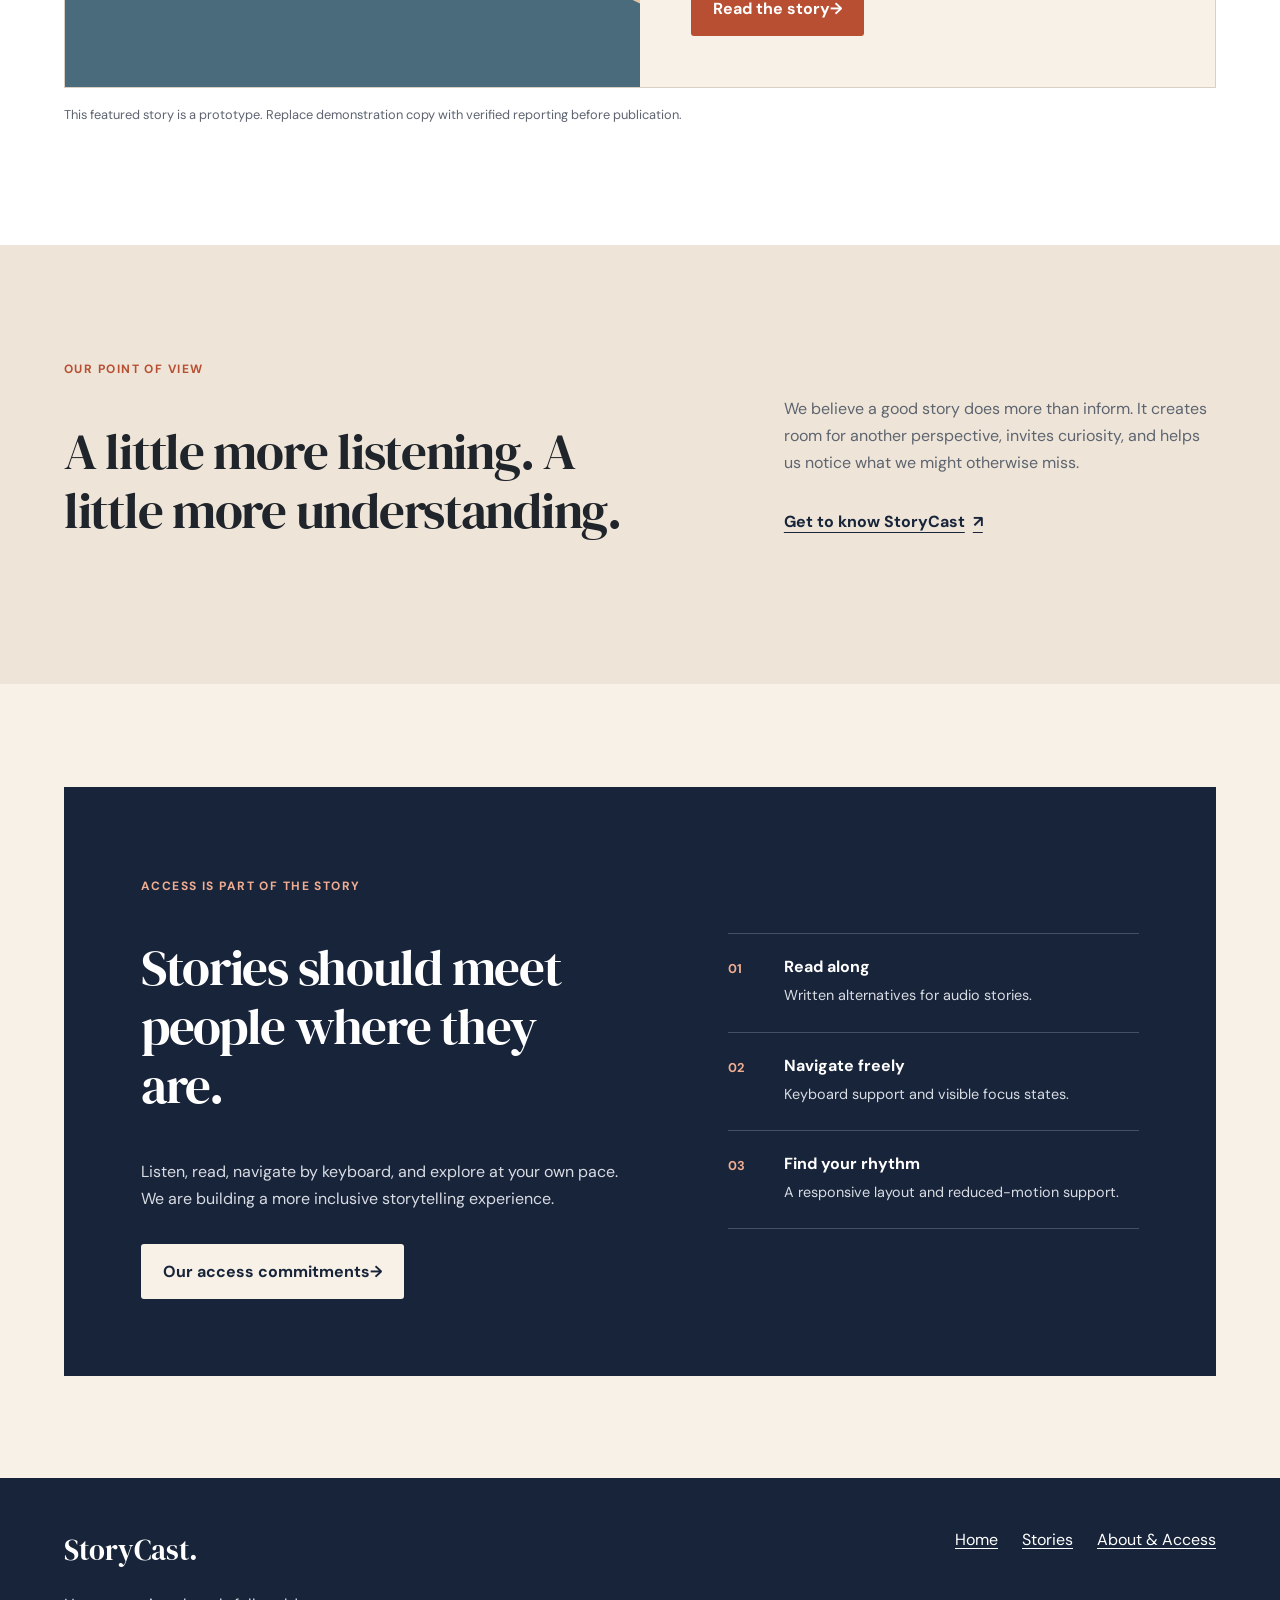
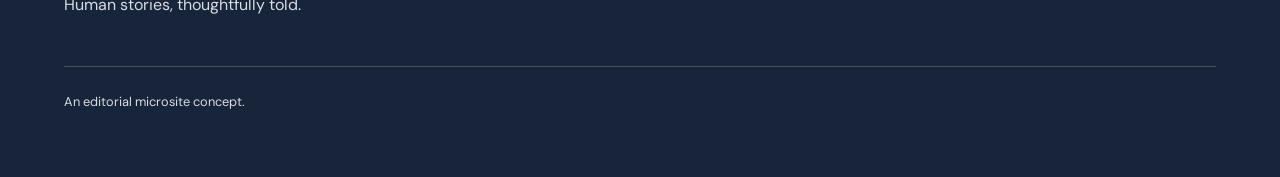
==== commit dc456542: "Add story page for "The Keepers of the Tide" with audio and accessibility features" ====
--- a/index.html
+++ b/index.html
@@ -1,4 +1,3 @@
-
 <!DOCTYPE html>
 <html lang="en">
 <head>
@@ -6,7 +5,7 @@
   <meta name="viewport" content="width=device-width, initial-scale=1">
   <meta name="description" content="Discover thoughtful human stories through StoryCast's editorial audio and accessible storytelling.">
   <title>StoryCast — Every voice carries a story</title>
-  <link rel="stylesheet" href="../css/main.css">
+  <link rel="stylesheet" href="css/main.css">
 </head>
 <body>
   <a class="skip-link" href="#main">Skip to main content</a>
@@ -34,7 +33,7 @@
             how we see one another.
           </p>
           <div class="hero__actions">
-            <a class="button" href="story/index.html">Discover a story <span aria-hidden="true">↗</span></a>
+            <a class="button" href="story/index.html">Discover a story <span aria-hidden="true"></span></a>
             <a class="text-link" href="#featured">Start exploring</a>
           </div>
           <p class="hero__note">Thoughtfully told. Made to be experienced by everyone.</p>
@@ -49,6 +48,7 @@
           <span class="hero-art__index">01 / LISTEN CLOSELY</span>
         </div>
       </div>
+
       <div class="hero__bottom">
         <div class="container hero__bottom-inner">
           <span>REAL PEOPLE</span>
@@ -171,4 +171,4 @@
     </div>
   </footer>
 </body>
-</html>
+</html>
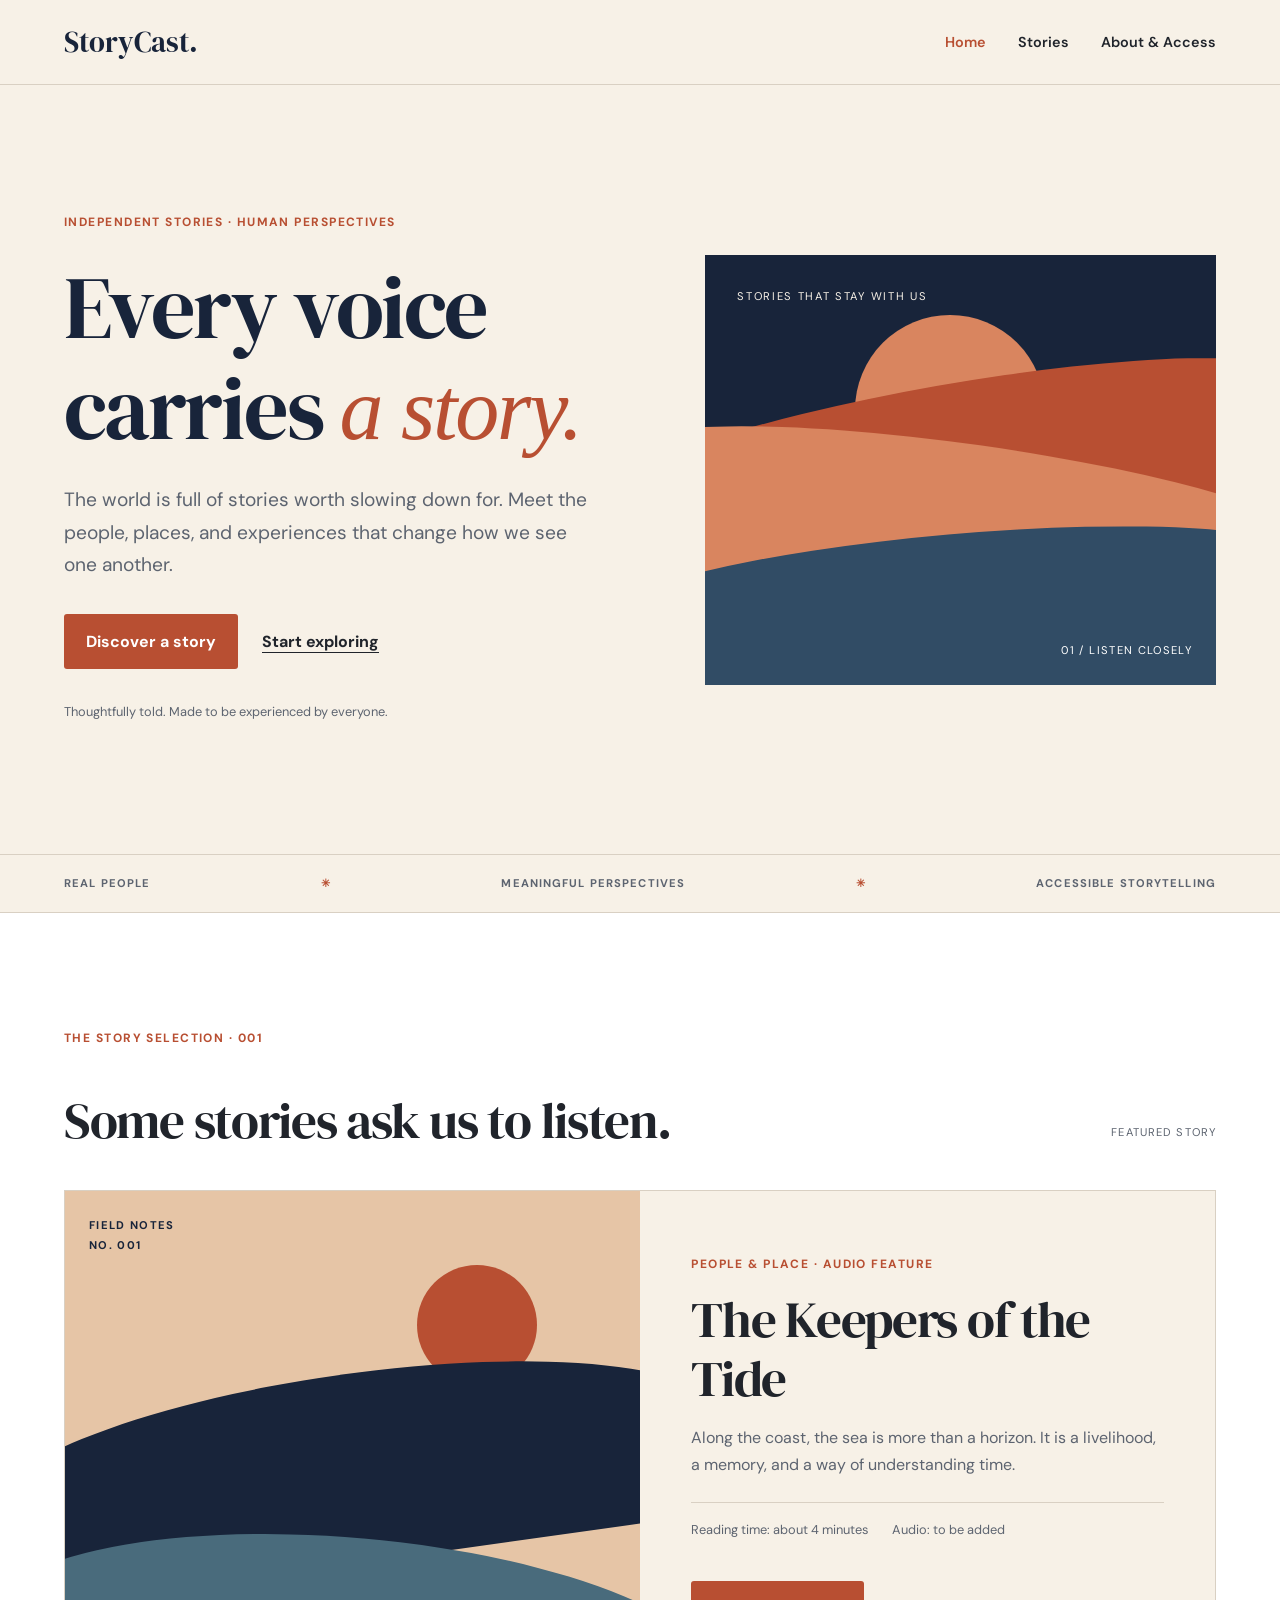
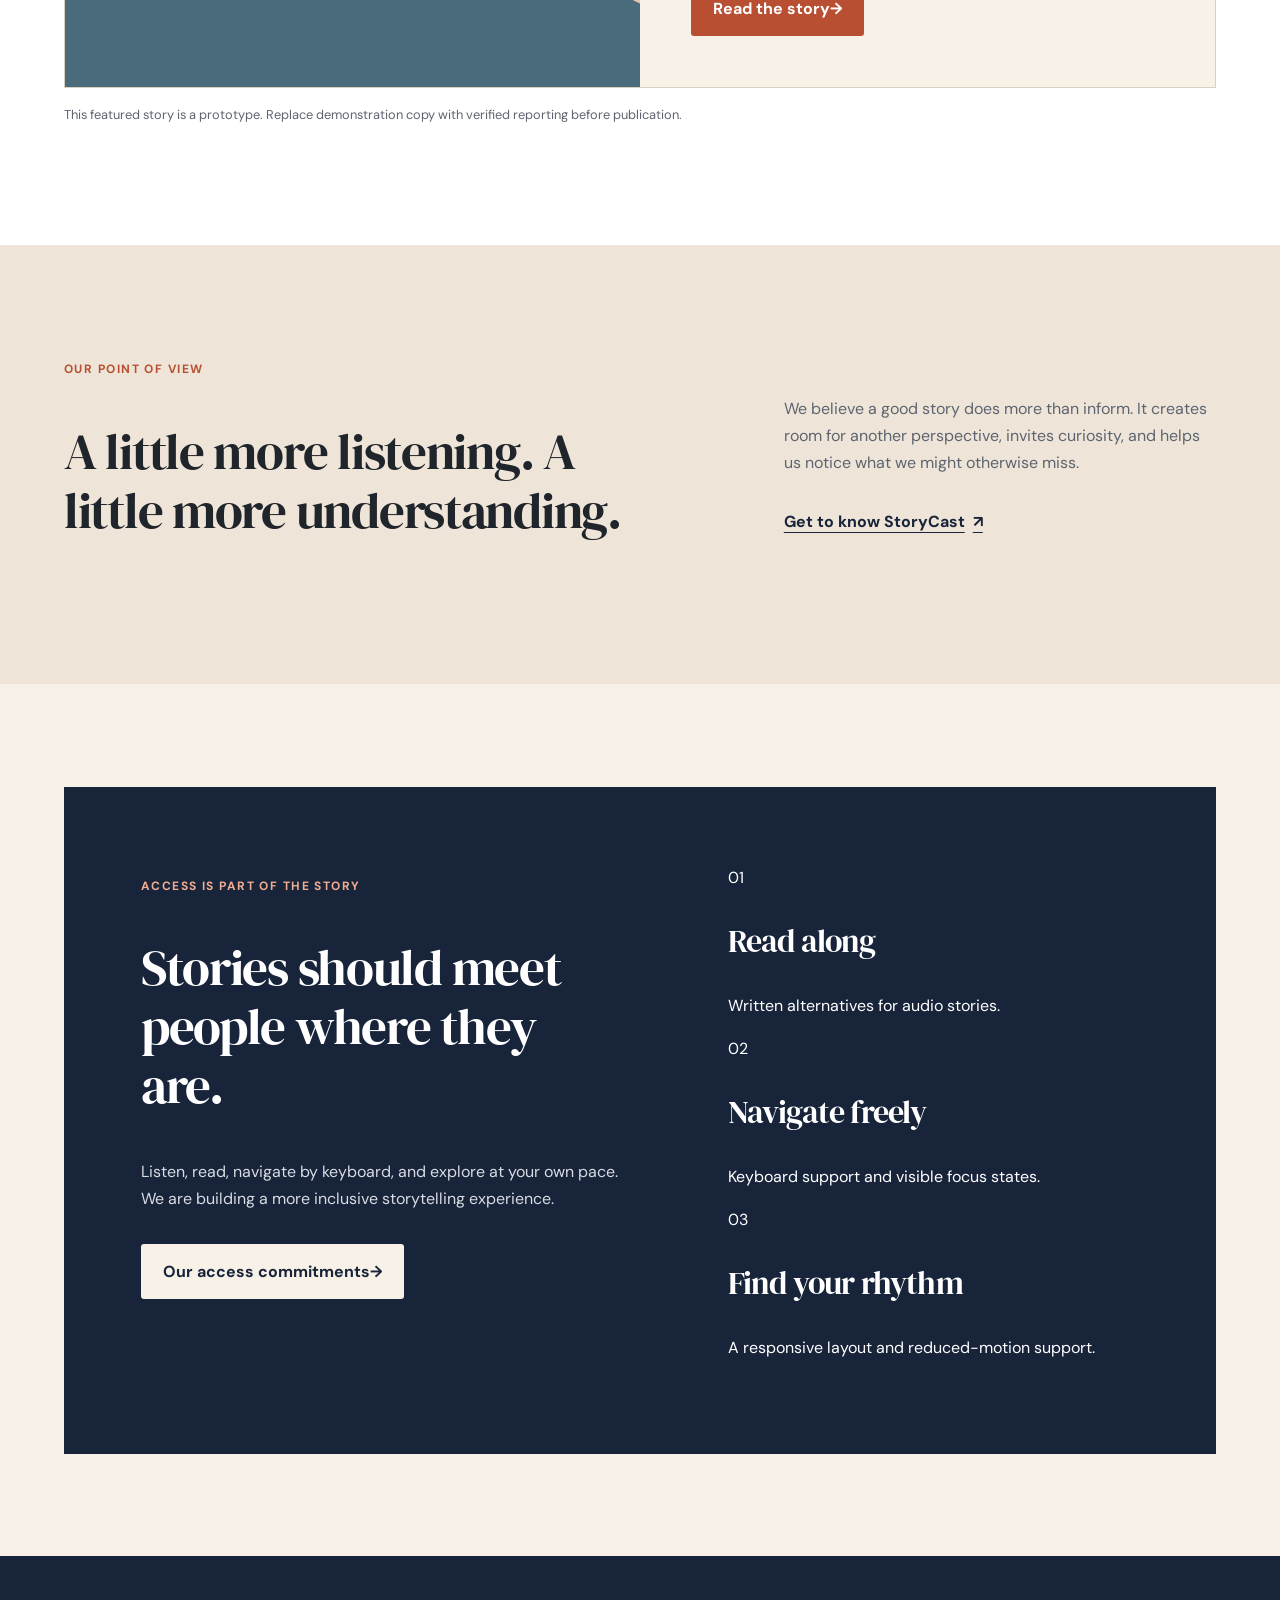
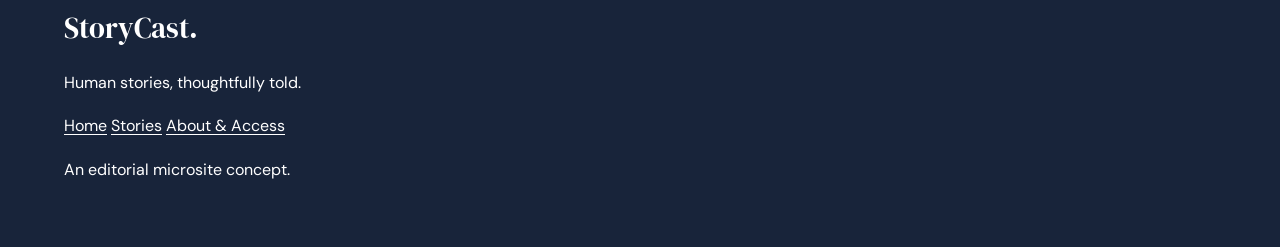
==== commit 3c91412a: "Refactor CSS and HTML for accessibility improvements and code cleanup" ====
--- a/index.html
+++ b/index.html
@@ -1,3 +1,4 @@
+
 <!DOCTYPE html>
 <html lang="en">
 <head>
@@ -40,12 +41,12 @@
         </div>
 
         <div class="hero-art" role="img" aria-label="Abstract illustration of a setting sun over layered coastal waves">
-          <div class="hero-art__sun"></div>
-          <div class="hero-art__label">STORIES THAT STAY WITH US</div>
-          <div class="hero-art__wave hero-art__wave--back"></div>
-          <div class="hero-art__wave hero-art__wave--middle"></div>
-          <div class="hero-art__wave hero-art__wave--front"></div>
-          <span class="hero-art__index">01 / LISTEN CLOSELY</span>
+          <div class="hero-art__sun" aria-hidden="true"></div>
+          <div class="hero-art__label" aria-hidden="true">STORIES THAT STAY WITH US</div>
+          <div class="hero-art__wave hero-art__wave--back" aria-hidden="true"></div>
+          <div class="hero-art__wave hero-art__wave--middle" aria-hidden="true"></div>
+          <div class="hero-art__wave hero-art__wave--front" aria-hidden="true"></div>
+          <span class="hero-art__index" aria-hidden="true">01 / LISTEN CLOSELY</span>
         </div>
       </div>
 
@@ -72,10 +73,10 @@
 
         <article class="featured-card">
           <div class="featured-card__art" role="img" aria-label="Abstract illustration of a coastal horizon at sunset">
-            <span class="featured-card__art-label">FIELD NOTES<br>NO. 001</span>
-            <div class="featured-card__sun"></div>
-            <div class="featured-card__coast"></div>
-            <div class="featured-card__water"></div>
+            <span class="featured-card__art-label" aria-hidden="true">FIELD NOTES<br>NO. 001</span>
+            <div class="featured-card__sun" aria-hidden="true"></div>
+            <div class="featured-card__coast" aria-hidden="true"></div>
+            <div class="featured-card__water" aria-hidden="true"></div>
           </div>
 
           <div class="featured-card__content">
@@ -131,21 +132,21 @@
 
         <div class="access-list">
           <div class="access-item">
-            <span class="access-item__number">01</span>
+            <span class="access-item__number" aria-hidden="true">01</span>
             <div>
               <h3>Read along</h3>
               <p>Written alternatives for audio stories.</p>
             </div>
           </div>
           <div class="access-item">
-            <span class="access-item__number">02</span>
+            <span class="access-item__number" aria-hidden="true">02</span>
             <div>
               <h3>Navigate freely</h3>
               <p>Keyboard support and visible focus states.</p>
             </div>
           </div>
           <div class="access-item">
-            <span class="access-item__number">03</span>
+            <span class="access-item__number" aria-hidden="true">03</span>
             <div>
               <h3>Find your rhythm</h3>
               <p>A responsive layout and reduced-motion support.</p>
@@ -171,4 +172,4 @@
     </div>
   </footer>
 </body>
-</html>+</html>
--- a/css/main.css
+++ b/css/main.css
@@ -272,6 +272,7 @@
   margin-bottom: 1.5rem;
 }
 
+/* About page */
 .page-intro {
   max-width: 720px;
   font-size: clamp(1.1rem, 2vw, 1.35rem);
@@ -629,134 +630,6 @@
   color: #18243a;
 }
 
-.button--light:hover {
-  background: #d9855f;
-  color: #18243a;
-}
-
-.access-list {
-  align-self: center;
-}
-
-.access-item {
-  display: grid;
-  grid-template-columns: 2.5rem 1fr;
-  gap: 1rem;
-  padding-block: 1.5rem;
-  border-bottom: 1px solid #465064;
-}
-
-.access-item:first-child {
-  border-top: 1px solid #465064;
-}
-
-.access-item__number {
-  color: #f0ad91;
-  font-size: 0.8rem;
-  font-weight: 700;
-}
-
-.access-item h3 {
-  margin: 0 0 0.4rem;
-  font-family: "DM Sans", Arial, sans-serif;
-  font-size: 1rem;
-  font-weight: 700;
-  letter-spacing: 0;
-}
-
-.access-item p {
-  margin: 0;
-  color: #d8dce3;
-  font-size: 0.9rem;
-}
-
-.footer-inner {
-  display: grid;
-  grid-template-columns: 1fr auto;
-  gap: 1rem 2rem;
-  align-items: start;
-}
-
-.footer-inner > div:first-child p {
-  color: #d8dce3;
-}
-
-.footer-links {
-  display: flex;
-  flex-wrap: wrap;
-  gap: 1rem 1.5rem;
-}
-
-.footer-credit {
-  grid-column: 1/-1;
-  margin-top: 1rem;
-  padding-top: 1.5rem;
-  border-top: 1px solid #465064;
-  color: #d8dce3;
-  font-size: 0.8rem;
-}
-
-@media (max-width: 850px) {
-  .hero__inner,
-  .values-layout,
-  .access-panel {
-    grid-template-columns: 1fr;
-  }
-  .hero__inner {
-    gap: 3rem;
-  }
-  .hero-art {
-    min-height: 360px;
-  }
-  .featured-card {
-    grid-template-columns: 1fr;
-  }
-  .featured-card__art {
-    min-height: 320px;
-  }
-  .values-copy {
-    padding-top: 0;
-  }
-  .access-panel {
-    gap: 2rem;
-  }
-}
-@media (max-width: 560px) {
-  .hero__inner {
-    padding-block: 3.5rem;
-  }
-  .hero-art {
-    min-height: 290px;
-  }
-  .hero__bottom-inner {
-    justify-content: flex-start;
-  }
-  .hero__bottom-inner span:nth-child(even) {
-    display: none;
-  }
-  .section-topline {
-    display: block;
-  }
-  .section-index {
-    display: inline-block;
-    margin-top: 1rem;
-  }
-  .featured-card__art {
-    min-height: 270px;
-  }
-  .featured-card__content {
-    padding: 1.5rem;
-  }
-  .access-panel {
-    padding: 1.5rem;
-  }
-  .footer-inner {
-    grid-template-columns: 1fr;
-  }
-  .footer-credit {
-    grid-column: auto;
-  }
-}
 .skip-link {
   position: absolute;
   top: 0.5rem;
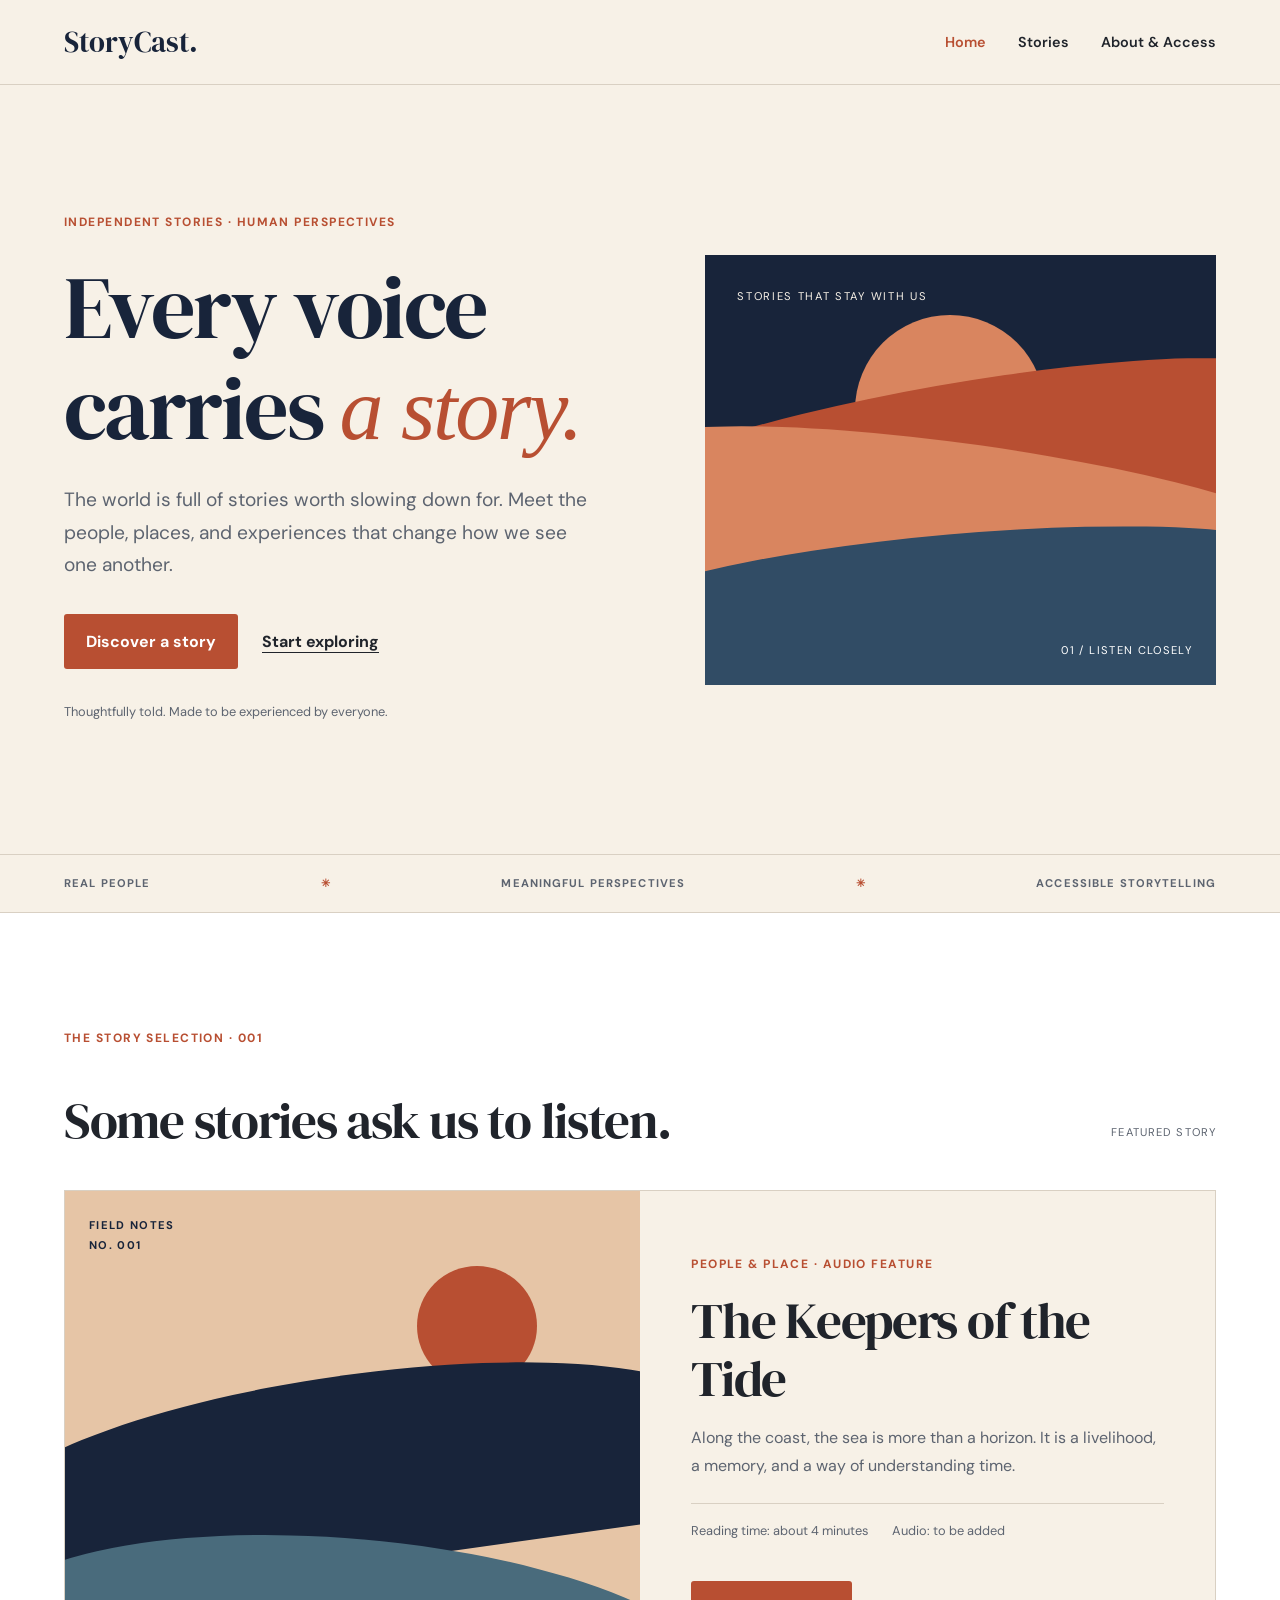
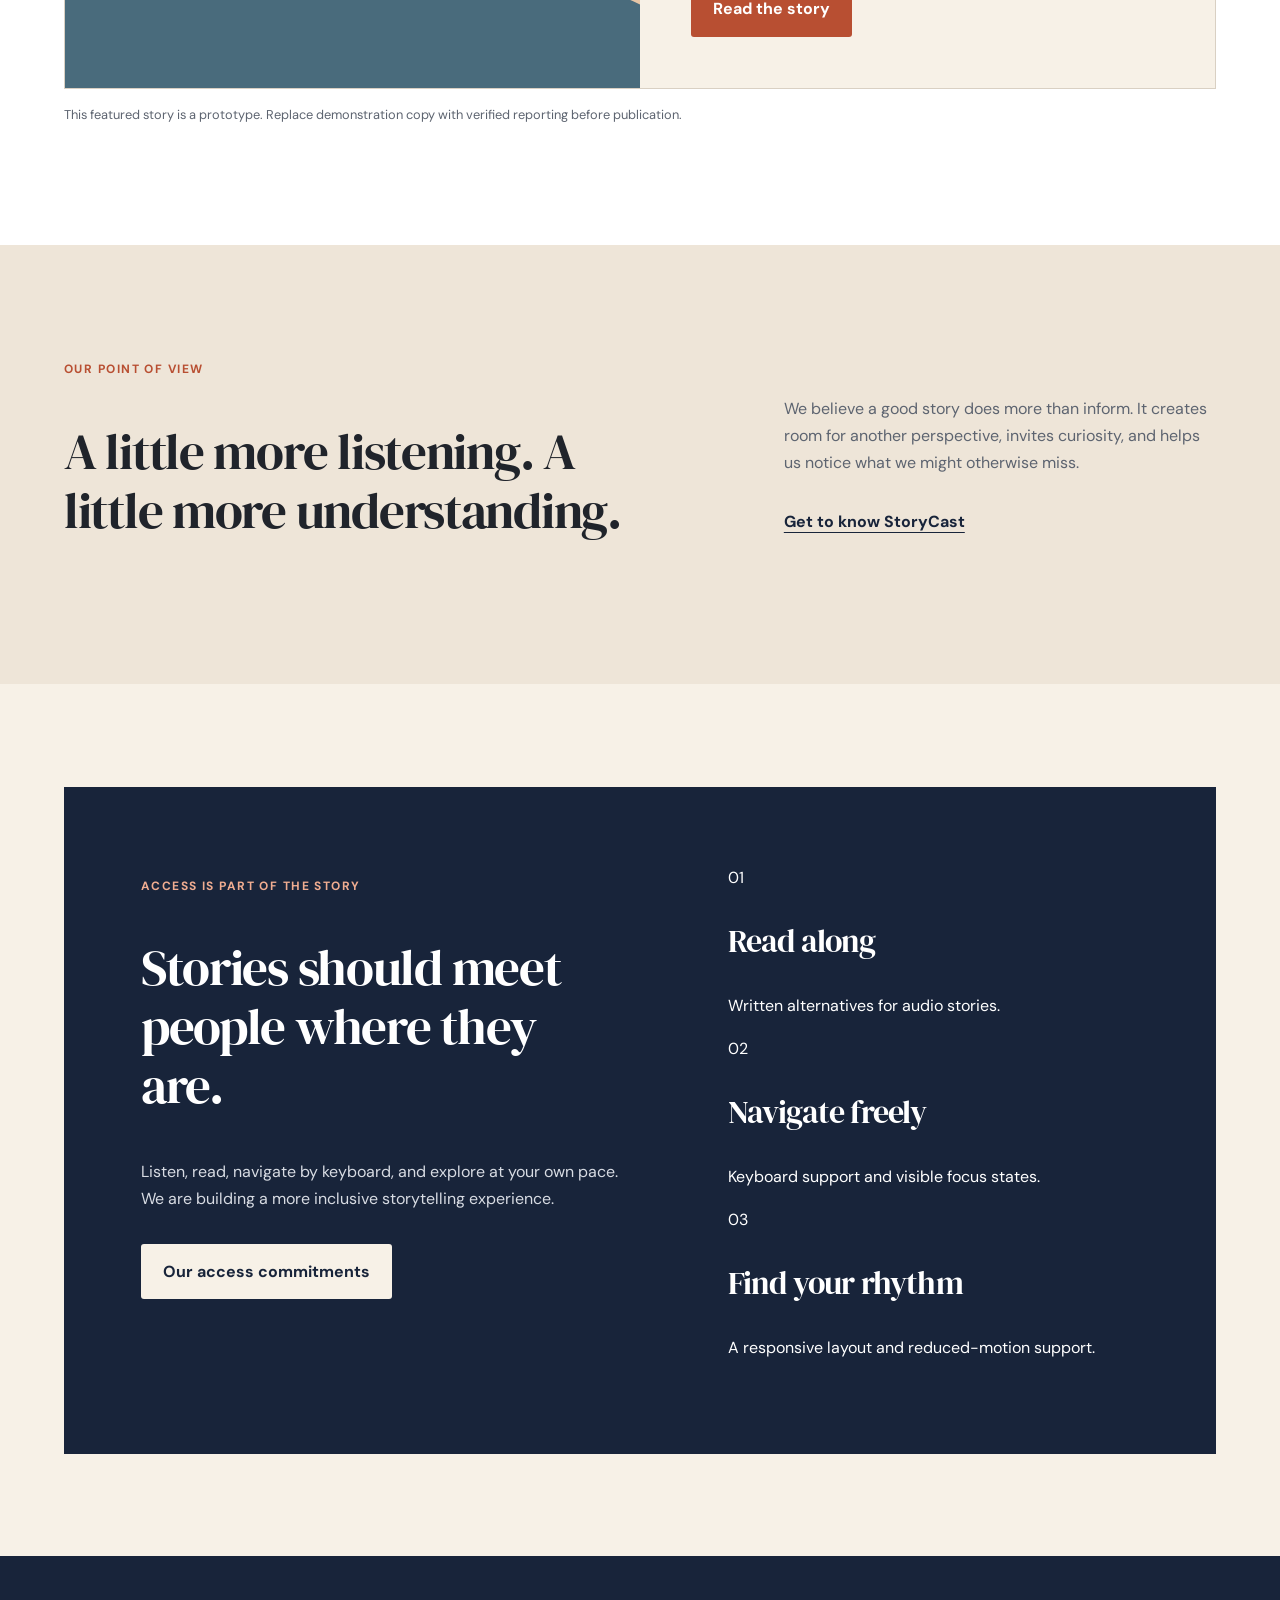
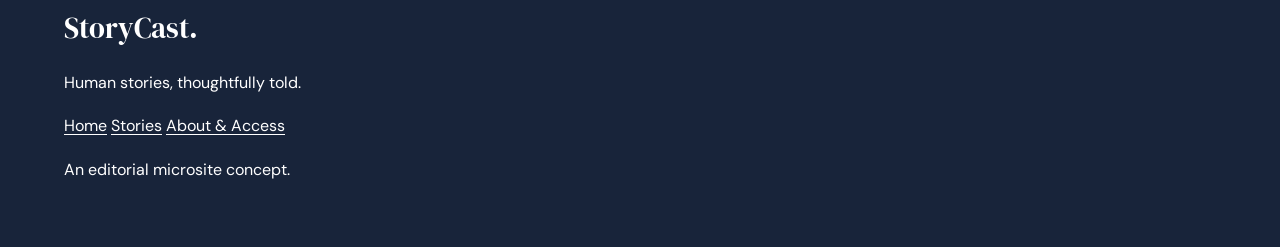
==== commit f2ea6b97: "Enhance accessibility by adding tabindex to main and removing unnecessary aria-hidden spans" ====
--- a/index.html
+++ b/index.html
@@ -22,7 +22,7 @@
     </nav>
   </header>
 
-  <main id="main">
+  <main id="main" tabindex="-1">
     <section class="hero">
       <div class="container hero__inner">
         <div class="hero__copy">
@@ -90,7 +90,7 @@
               <span>Reading time: about 4 minutes</span>
               <span>Audio: to be added</span>
             </div>
-            <a class="button" href="story/index.html">Read the story <span aria-hidden="true">→</span></a>
+            <a class="button" href="story/index.html">Read the story <span aria-hidden="true"></span></a>
           </div>
         </article>
 
@@ -113,7 +113,7 @@
             room for another perspective, invites curiosity, and helps
             us notice what we might otherwise miss.
           </p>
-          <a class="text-link" href="about.html">Get to know StoryCast <span aria-hidden="true">↗</span></a>
+          <a class="text-link" href="about.html">Get to know StoryCast <span aria-hidden="true"></span></a>
         </div>
       </div>
     </section>
@@ -127,7 +127,7 @@
             Listen, read, navigate by keyboard, and explore at your own pace.
             We are building a more inclusive storytelling experience.
           </p>
-          <a class="button button--light" href="about.html">Our access commitments <span aria-hidden="true">→</span></a>
+          <a class="button button--light" href="about.html">Our access commitments <span aria-hidden="true"></span></a>
         </div>
 
         <div class="access-list">
--- a/css/main.css
+++ b/css/main.css
@@ -488,6 +488,8 @@
   grid-template-columns: 1fr 1fr;
   border: 1px solid #d9d0c3;
   background: #f7f1e7;
+  container-type: inline-size;
+  container-name: featured;
 }
 
 .featured-card__art {
@@ -556,6 +558,17 @@
   color: #5d6470;
 }
 
+@container featured (max-width: 600px) {
+  .featured-card {
+    grid-template-columns: 1fr;
+  }
+  .featured-card__art {
+    min-height: 280px;
+  }
+  .featured-card__content {
+    padding: 1.5rem;
+  }
+}
 .story-meta {
   display: flex;
   flex-wrap: wrap;
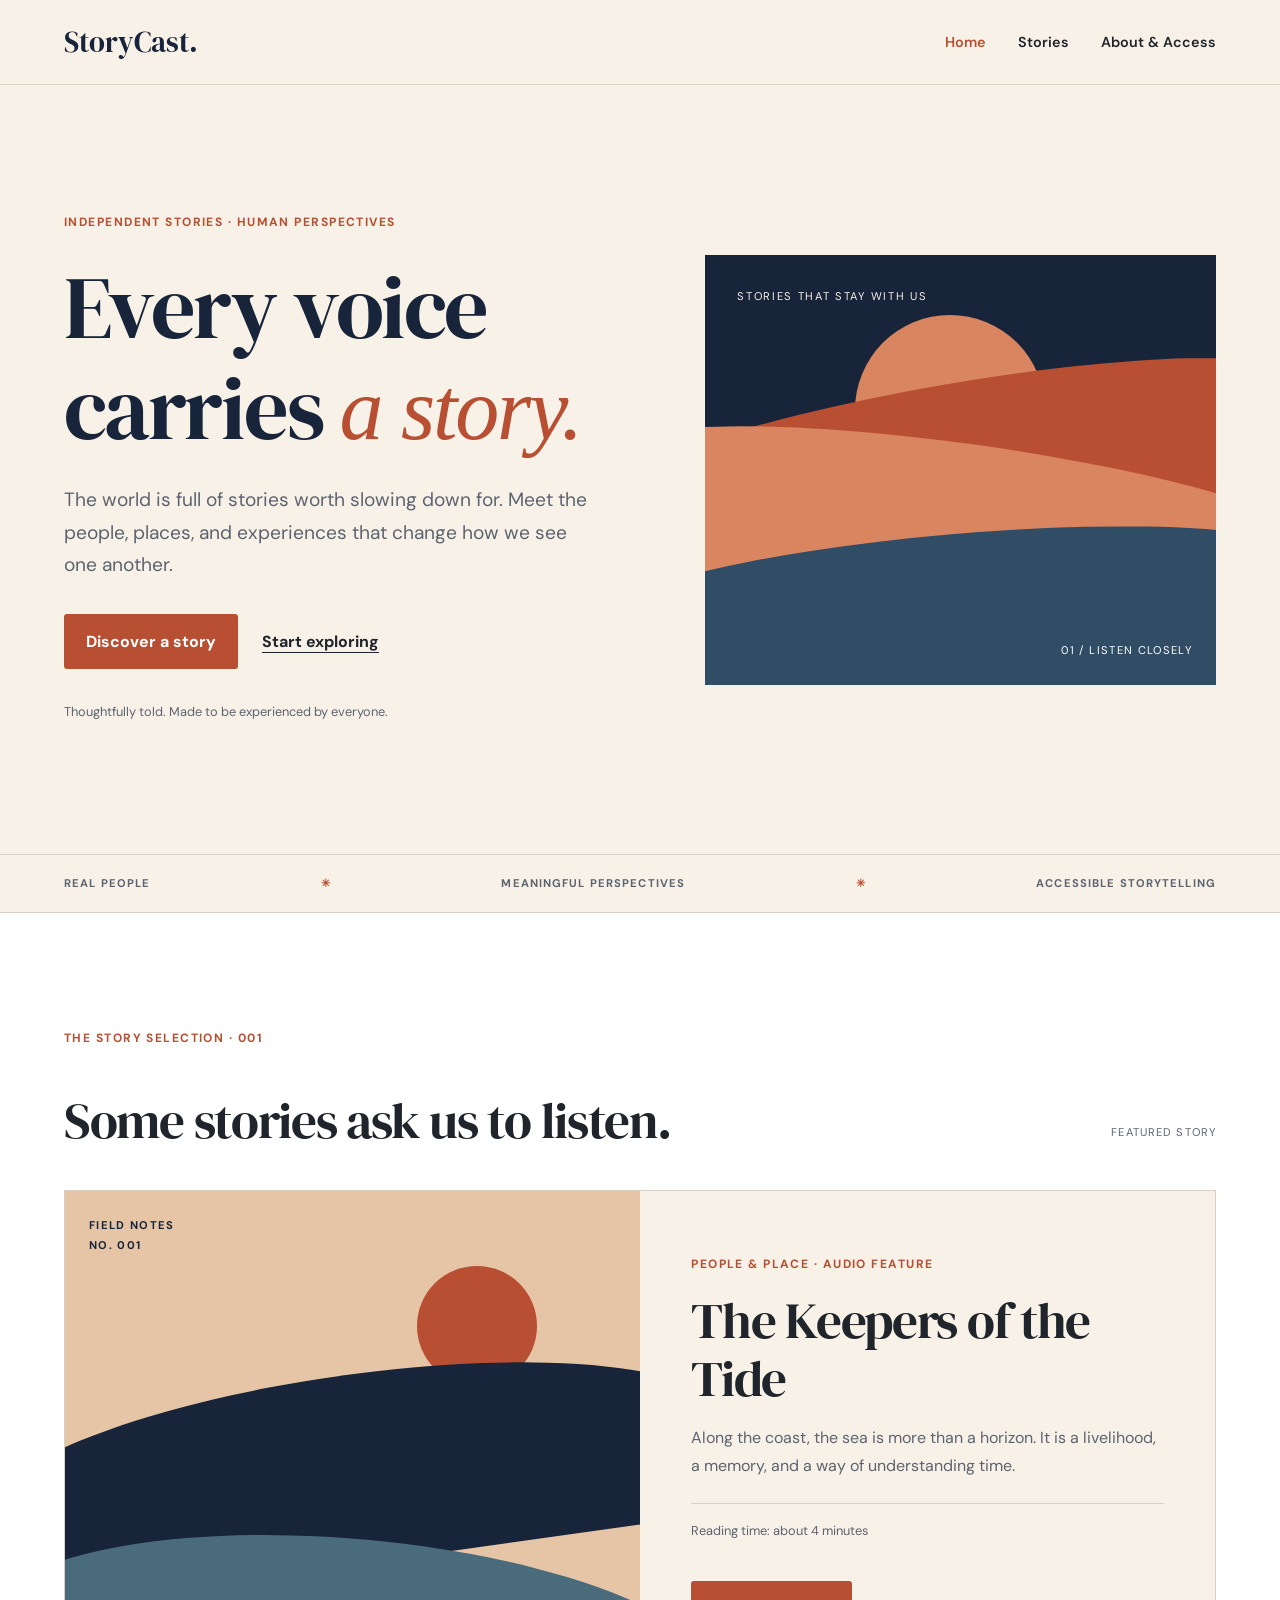
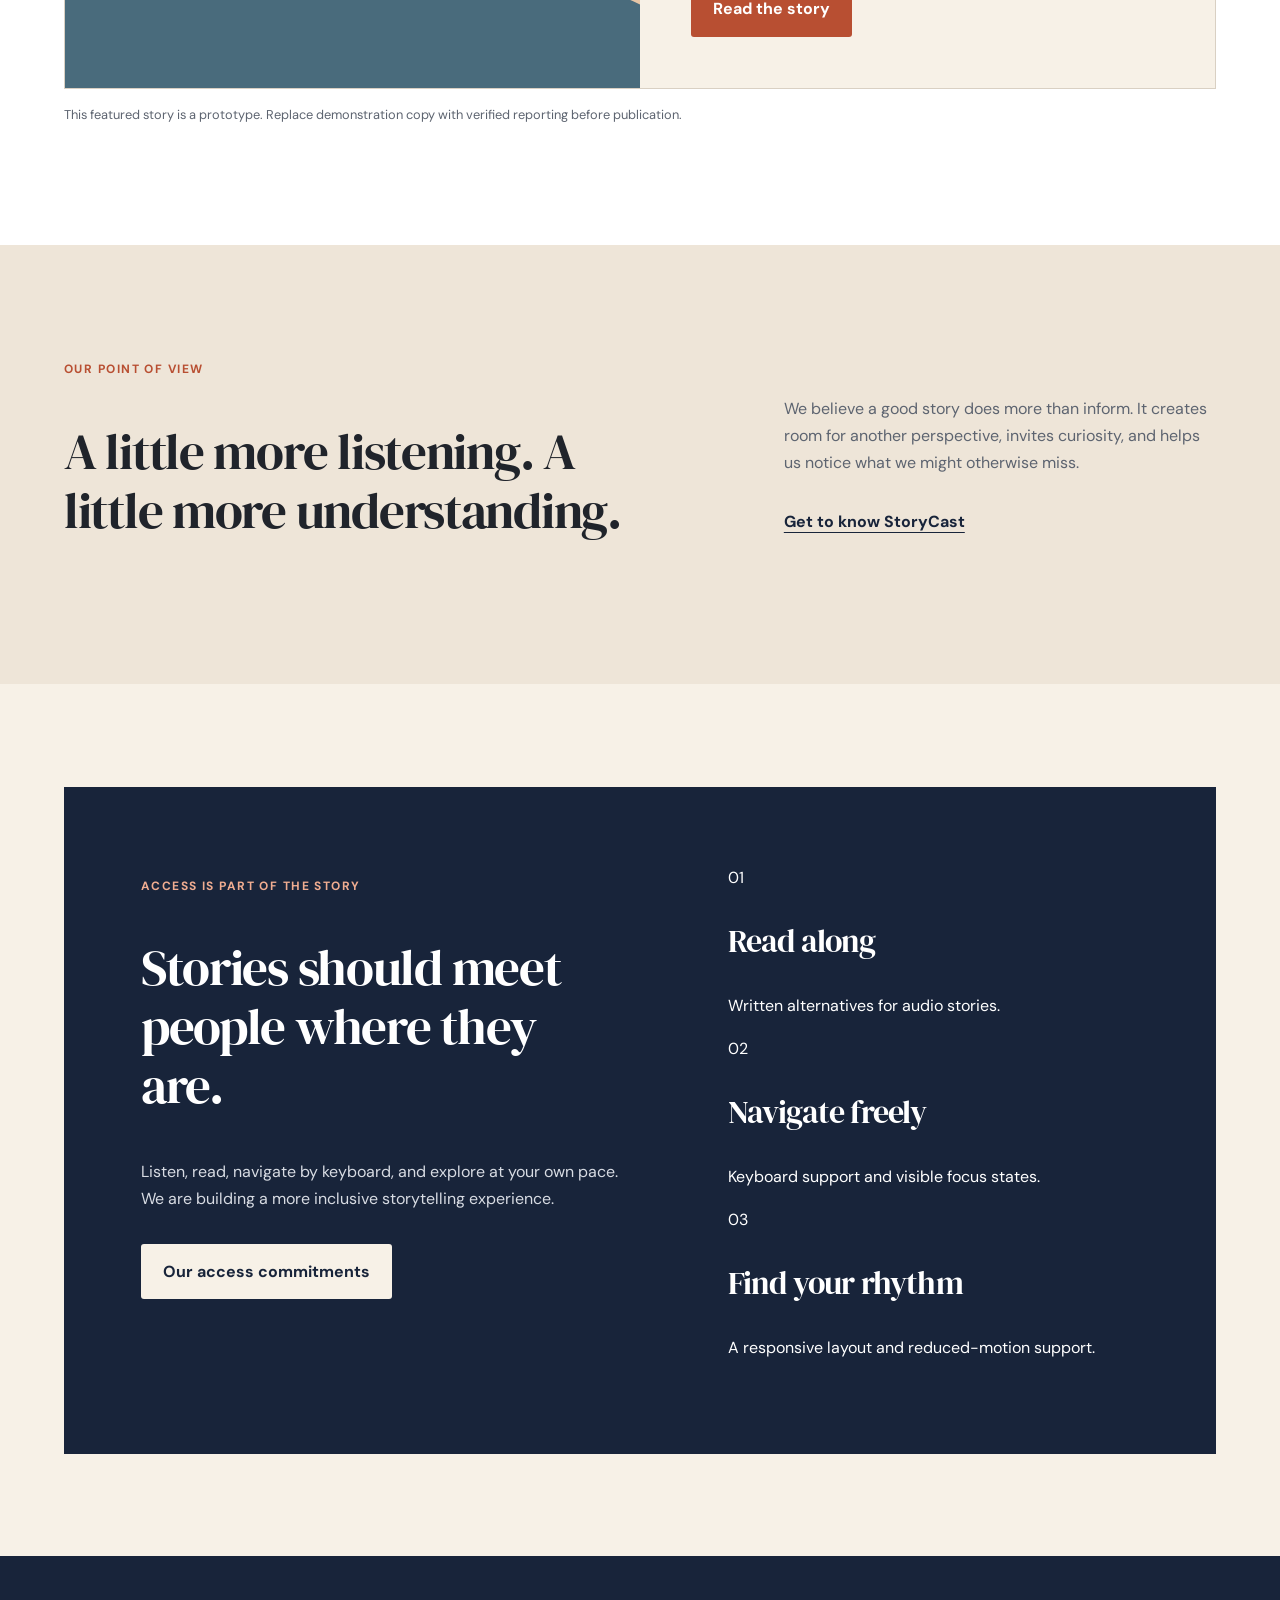
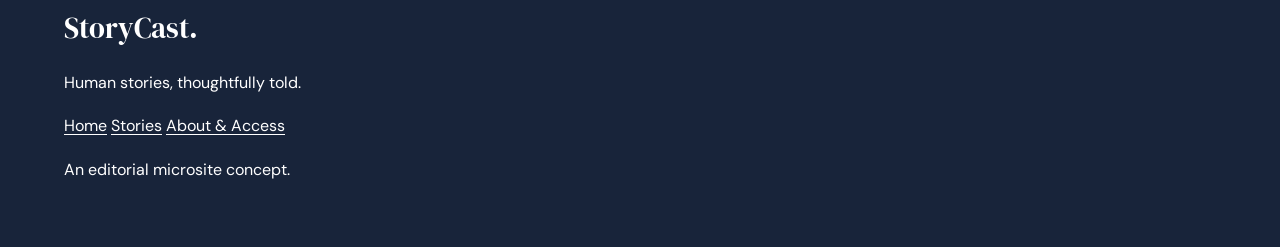
==== commit bbd21dfd: "Remove placeholder audio text from the story meta section in index.html" ====
--- a/index.html
+++ b/index.html
@@ -88,7 +88,6 @@
             </p>
             <div class="story-meta">
               <span>Reading time: about 4 minutes</span>
-              <span>Audio: to be added</span>
             </div>
             <a class="button" href="story/index.html">Read the story <span aria-hidden="true"></span></a>
           </div>
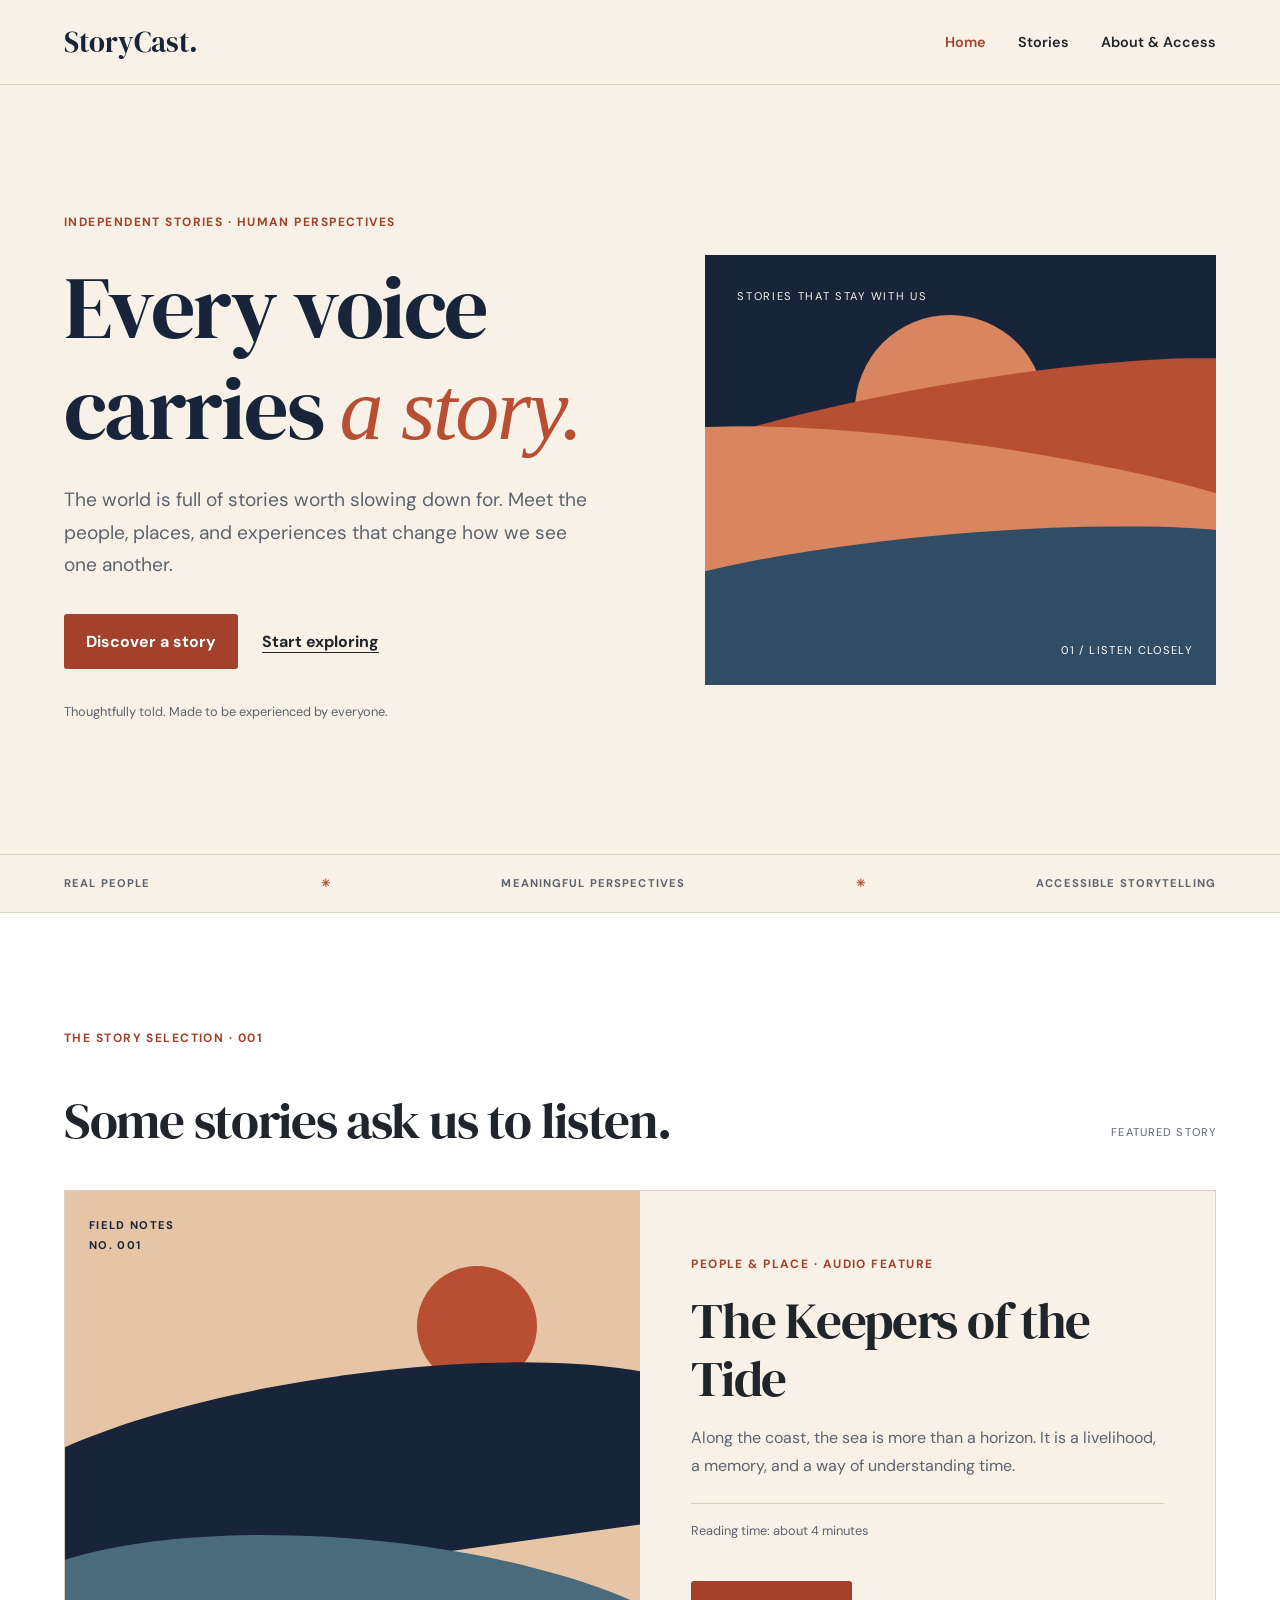
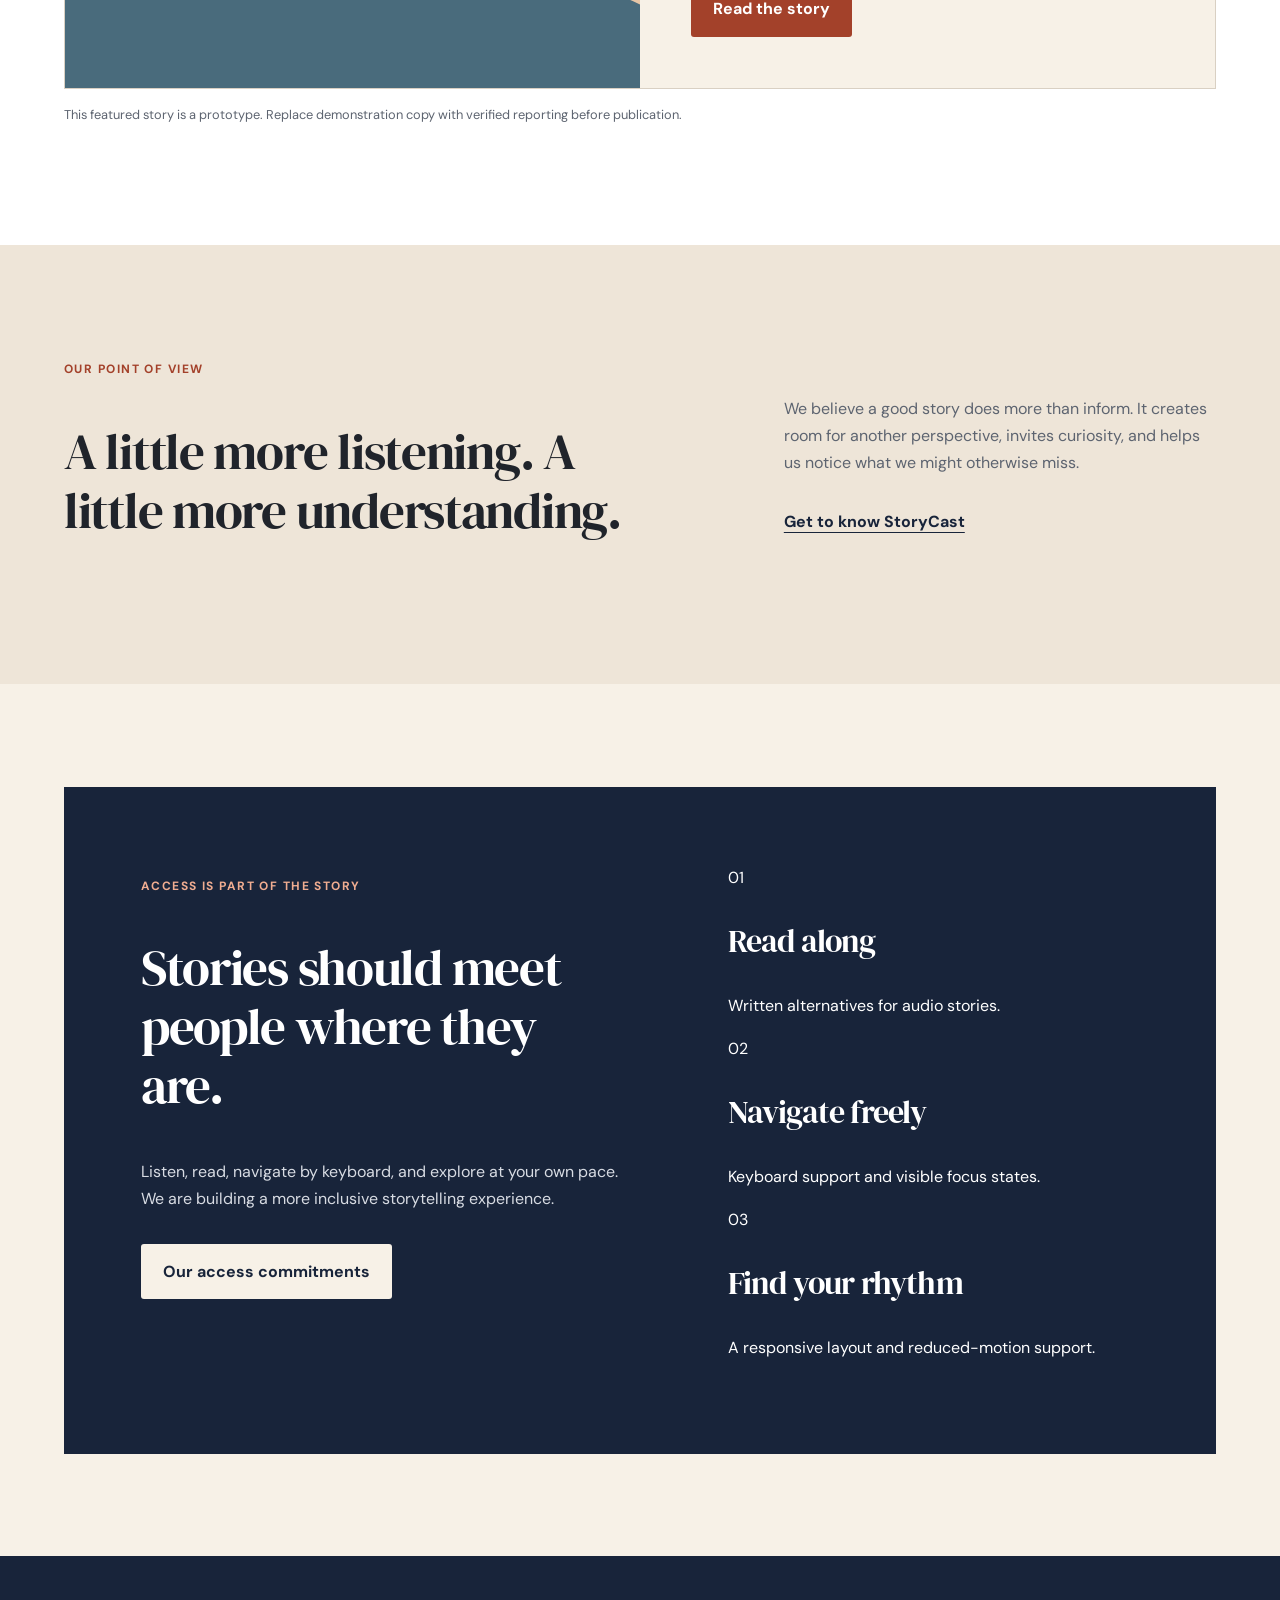
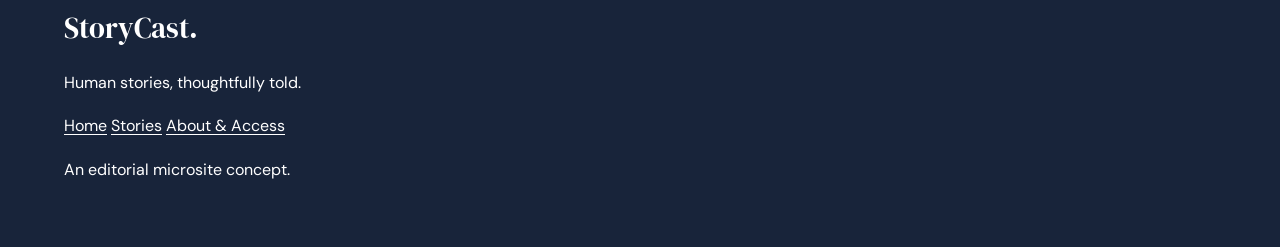
==== commit 8db7c97b: "Refactor featured card layout and remove unused container properties" ====
--- a/index.html
+++ b/index.html
@@ -71,14 +71,14 @@
           <span class="section-index">FEATURED STORY</span>
         </div>
 
-        <article class="featured-card">
-          <div class="featured-card__art" role="img" aria-label="Abstract illustration of a coastal horizon at sunset">
-            <span class="featured-card__art-label" aria-hidden="true">FIELD NOTES<br>NO. 001</span>
-            <div class="featured-card__sun" aria-hidden="true"></div>
-            <div class="featured-card__coast" aria-hidden="true"></div>
+        <div class="featured-card-wrapper">
+          <article class="featured-card">
+            <div class="featured-card__art" role="img" aria-label="Abstract illustration of a coastal horizon at sunset">
+              <span class="featured-card__art-label" aria-hidden="true">FIELD NOTES<br>NO. 001</span>
+              <div class="featured-card__sun" aria-hidden="true"></div>
+              <div class="featured-card__coast" aria-hidden="true"></div>
             <div class="featured-card__water" aria-hidden="true"></div>
           </div>
-
           <div class="featured-card__content">
             <p class="eyebrow">People &amp; place · Audio feature</p>
             <h3>The Keepers of the Tide</h3>
@@ -92,6 +92,7 @@
             <a class="button" href="story/index.html">Read the story <span aria-hidden="true"></span></a>
           </div>
         </article>
+        </div>
 
         <p class="prototype-note">
           This featured story is a prototype. Replace demonstration copy
--- a/css/main.css
+++ b/css/main.css
@@ -1,4 +1,10 @@
 @import url("https://fonts.googleapis.com/css2?family=DM+Sans:wght@400;500;600;700&family=DM+Serif+Display&display=swap");
+@layer reset, base, layout, components, accessibility;
+@layer base {
+  html {
+    font-size: 16px;
+  }
+}
 html {
   font-size: 16px;
 }
@@ -39,12 +45,13 @@
   text-underline-offset: 0.2em;
 }
 
-*,
-*::before,
-*::after {
-  box-sizing: border-box;
-}
-
+@layer reset {
+  *,
+  *::before,
+  *::after {
+    box-sizing: border-box;
+  }
+}
 html {
   scroll-behavior: smooth;
   scroll-padding-top: 6rem;
@@ -83,10 +90,16 @@
 }
 
 ::selection {
-  background: #b84f32;
+  background: #a3412a;
   color: #ffffff;
 }
 
+@layer layout {
+  .container {
+    width: min(100% - 2 * clamp(1.25rem, 5vw, 4rem), 1200px);
+    margin-inline: auto;
+  }
+}
 .container {
   width: min(100% - 2 * clamp(1.25rem, 5vw, 4rem), 1200px);
   margin-inline: auto;
@@ -136,6 +149,14 @@
   .grid--two,
   .grid--three {
     grid-template-columns: 1fr;
+  }
+}
+@layer components {
+  .site-header {
+    position: relative;
+    z-index: 10;
+    background: #f7f1e7;
+    border-bottom: 1px solid #d9d0c3;
   }
 }
 .site-header {
@@ -174,7 +195,7 @@
 
 .nav-links a:hover,
 .nav-links a[aria-current=page] {
-  color: #b84f32;
+  color: #a3412a;
 }
 
 .button {
@@ -185,7 +206,7 @@
   padding: 0.75rem 1.25rem;
   border: 2px solid transparent;
   border-radius: 3px;
-  background: #b84f32;
+  background: #a3412a;
   color: #ffffff;
   font-weight: 700;
   text-decoration: none;
@@ -225,7 +246,7 @@
 }
 
 .eyebrow {
-  color: #b84f32;
+  color: #a3412a;
   font-size: 0.75rem;
   font-weight: 700;
   letter-spacing: 0.12em;
@@ -295,7 +316,7 @@
 .feature-number {
   display: inline-block;
   margin-bottom: 1.5rem;
-  color: #b84f32;
+  color: #a3412a;
   font-size: 0.8rem;
   font-weight: 700;
   letter-spacing: 0.12em;
@@ -483,13 +504,16 @@
   letter-spacing: 0.1em;
 }
 
+.featured-card-wrapper {
+  container-type: inline-size;
+  container-name: featured;
+}
+
 .featured-card {
   display: grid;
   grid-template-columns: 1fr 1fr;
   border: 1px solid #d9d0c3;
   background: #f7f1e7;
-  container-type: inline-size;
-  container-name: featured;
 }
 
 .featured-card__art {
@@ -643,48 +667,56 @@
   color: #18243a;
 }
 
-.skip-link {
-  position: absolute;
-  top: 0.5rem;
-  left: 0.5rem;
-  z-index: 100;
-  padding: 0.75rem 1rem;
-  transform: translateY(-200%);
-  background: #ffffff;
-  color: #18243a;
-  border: 2px solid #18243a;
-  font-weight: 700;
-}
-
-.skip-link:focus {
-  transform: translateY(0);
-}
-
-:focus-visible {
-  outline: 3px solid #b84f32;
-  outline-offset: 4px;
-}
-
-.visually-hidden {
-  position: absolute;
-  width: 1px;
-  height: 1px;
-  padding: 0;
-  margin: -1px;
-  overflow: hidden;
-  clip: rect(0, 0, 0, 0);
-  white-space: nowrap;
-  border: 0;
-}
-
-@media (prefers-reduced-motion: reduce) {
-  *,
-  *::before,
-  *::after {
-    scroll-behavior: auto !important;
-    animation-duration: 0.01ms !important;
-    animation-iteration-count: 1 !important;
-    transition-duration: 0.01ms !important;
+@layer accessibility {
+  .skip-link {
+    position: absolute;
+    top: 0.5rem;
+    left: 0.5rem;
+    z-index: 100;
+    padding: 0.75rem 1rem;
+    transform: translateY(-200%);
+    background: #ffffff;
+    color: #18243a;
+    border: 2px solid #18243a;
+    font-weight: 700;
+  }
+  .skip-link:focus {
+    transform: translateY(0);
+  }
+  :focus-visible {
+    outline: 3px solid #a3412a;
+    outline-offset: 4px;
+  }
+  .section--navy :focus-visible,
+  .site-footer :focus-visible,
+  .access-panel :focus-visible {
+    outline-color: #f7f1e7;
+  }
+  .visually-hidden {
+    position: absolute;
+    width: 1px;
+    height: 1px;
+    padding: 0;
+    margin: -1px;
+    overflow: hidden;
+    clip: rect(0, 0, 0, 0);
+    white-space: nowrap;
+    border: 0;
+  }
+  @media (prefers-reduced-motion: reduce) {
+    *,
+    *::before,
+    *::after {
+      scroll-behavior: auto !important;
+      animation-duration: 0.01ms !important;
+      animation-iteration-count: 1 !important;
+      transition-duration: 0.01ms !important;
+    }
+    .section--navy :focus-visible,
+    .site-footer :focus-visible,
+    .access-panel :focus-visible {
+      outline-color: #f7f1e7;
+    }
   }
 }
 
